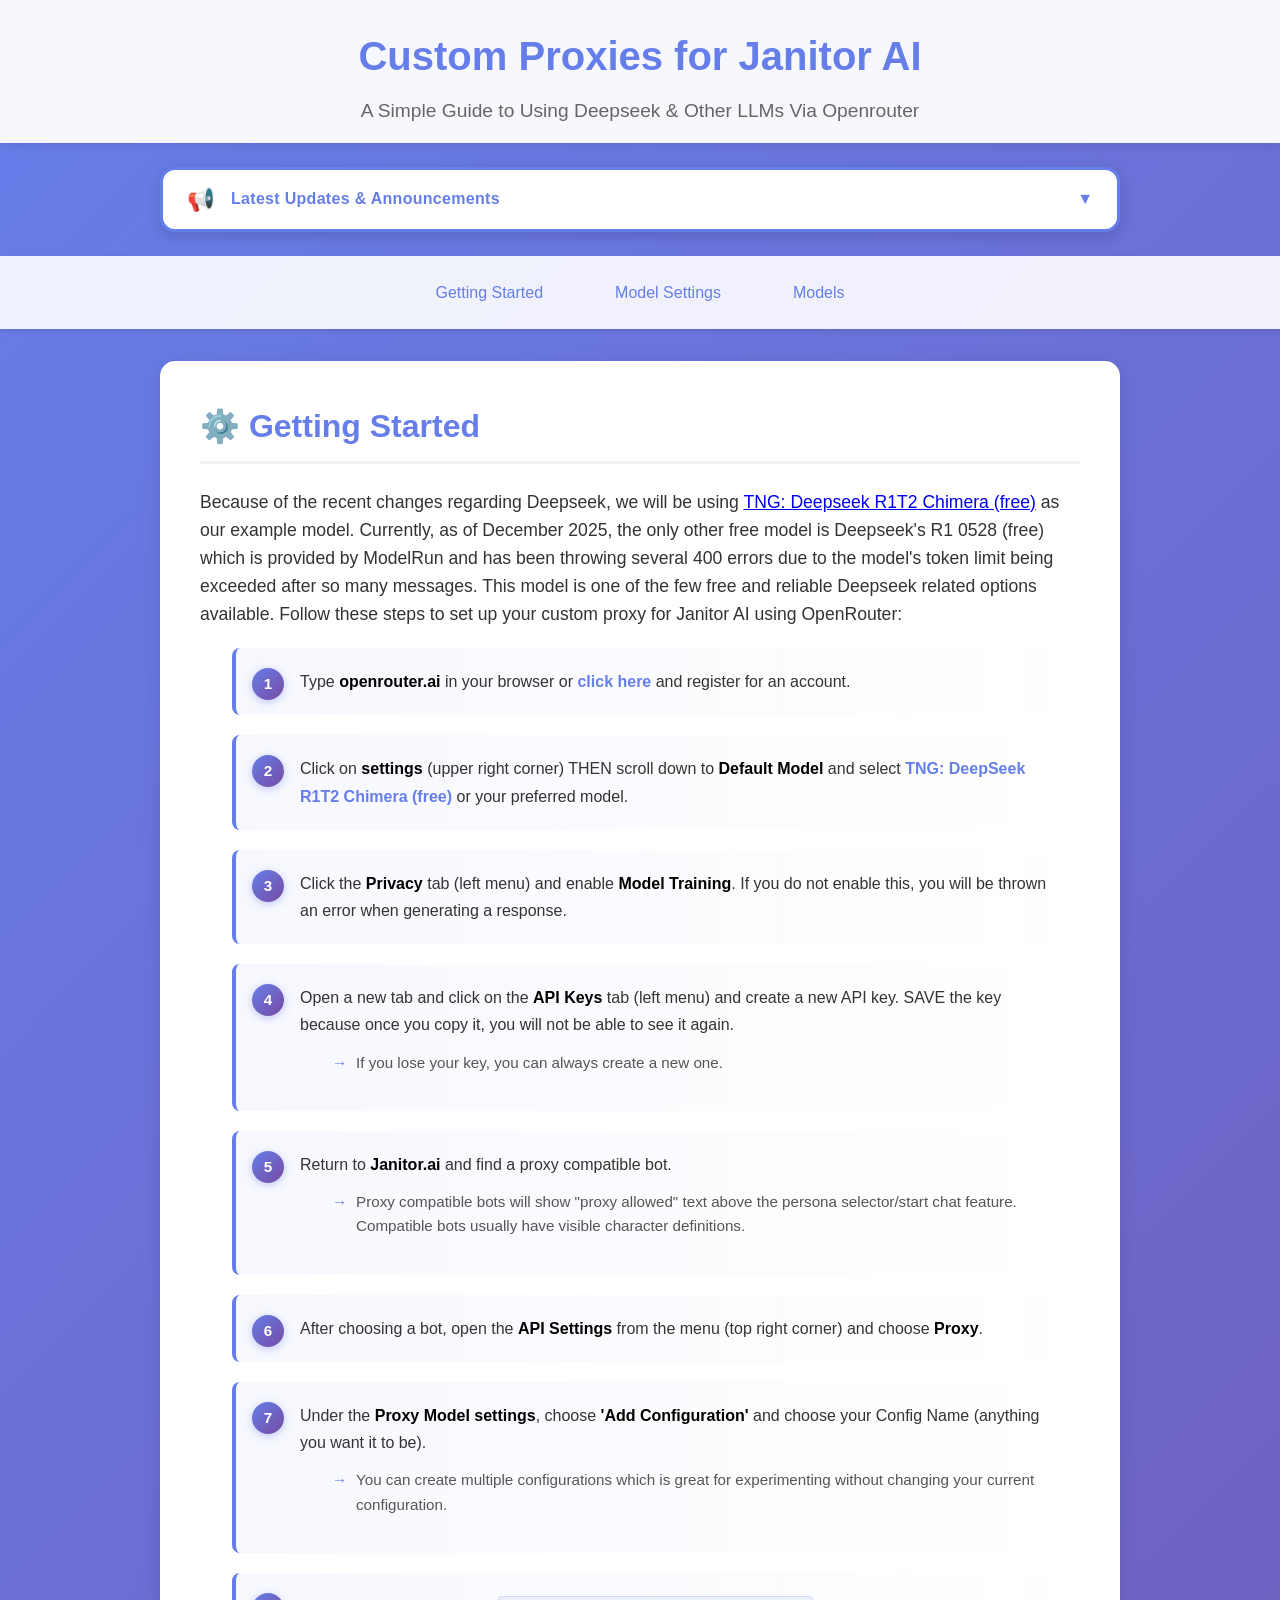
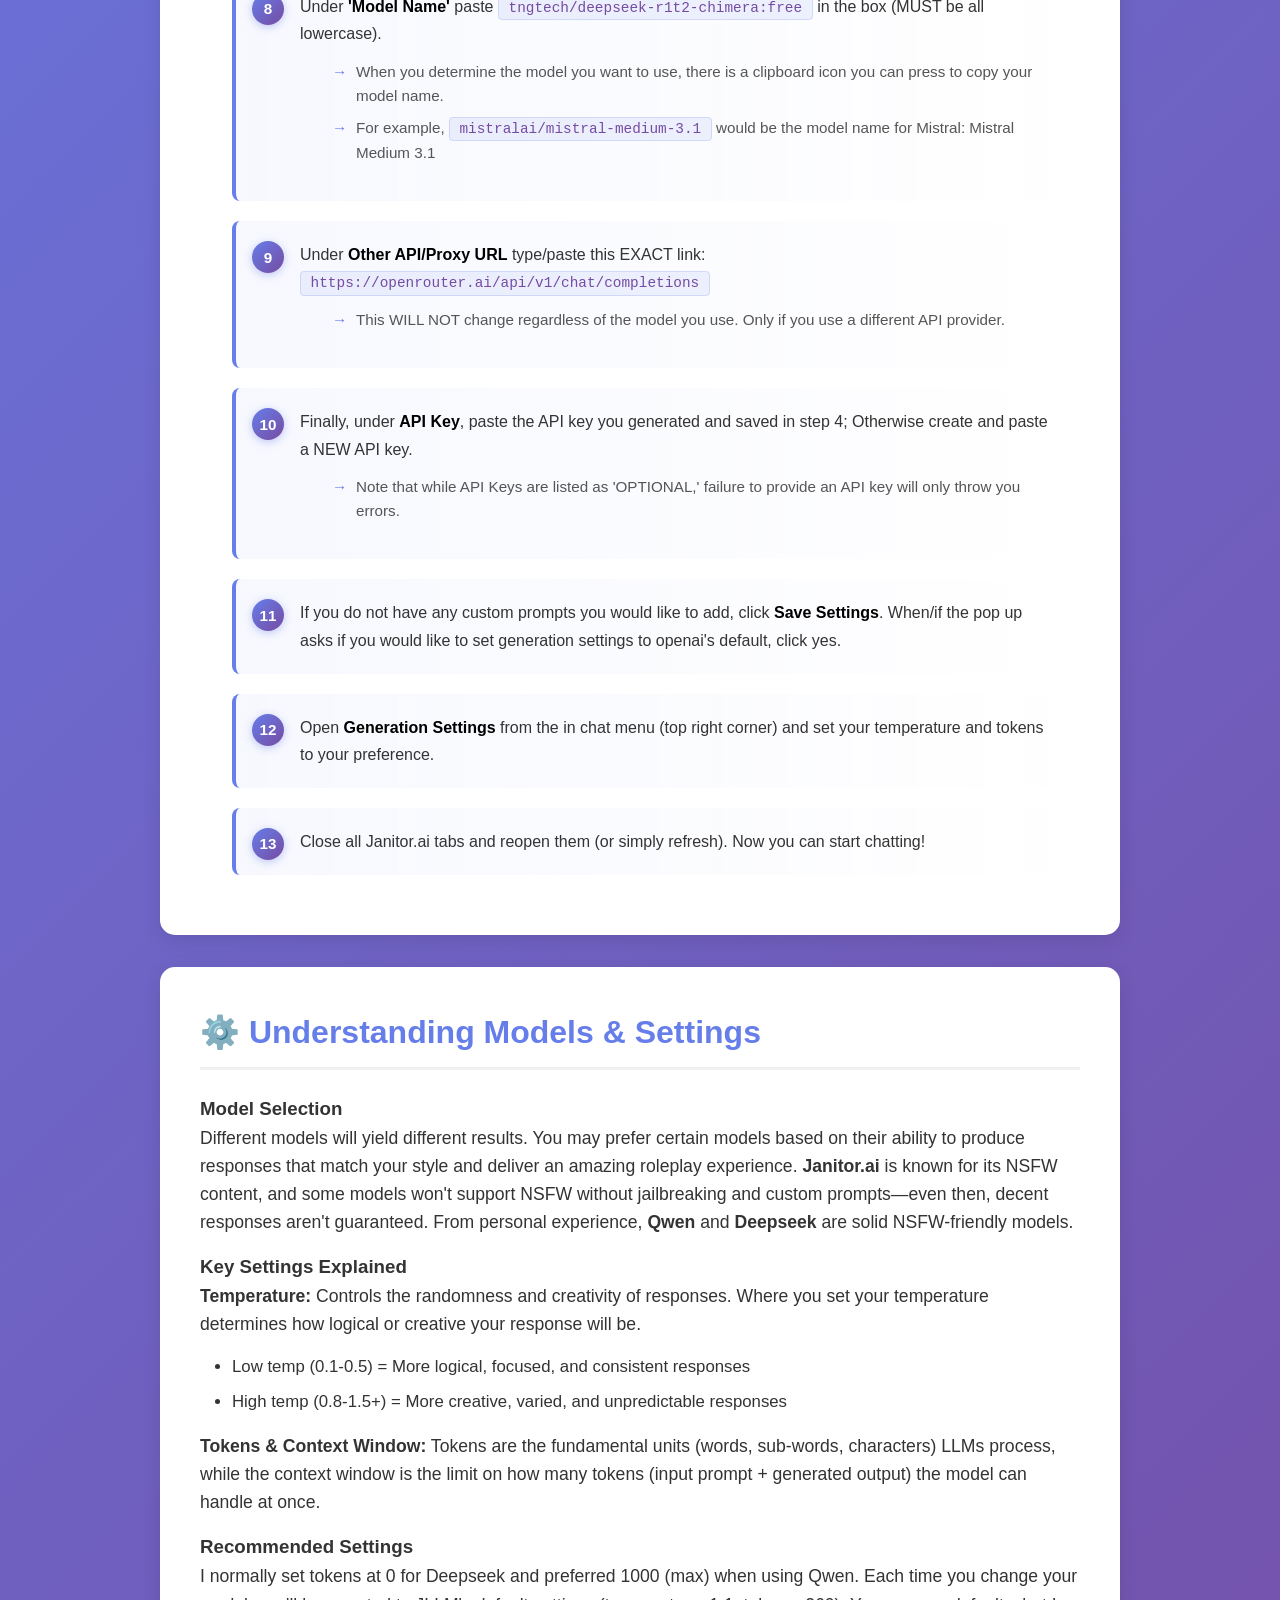
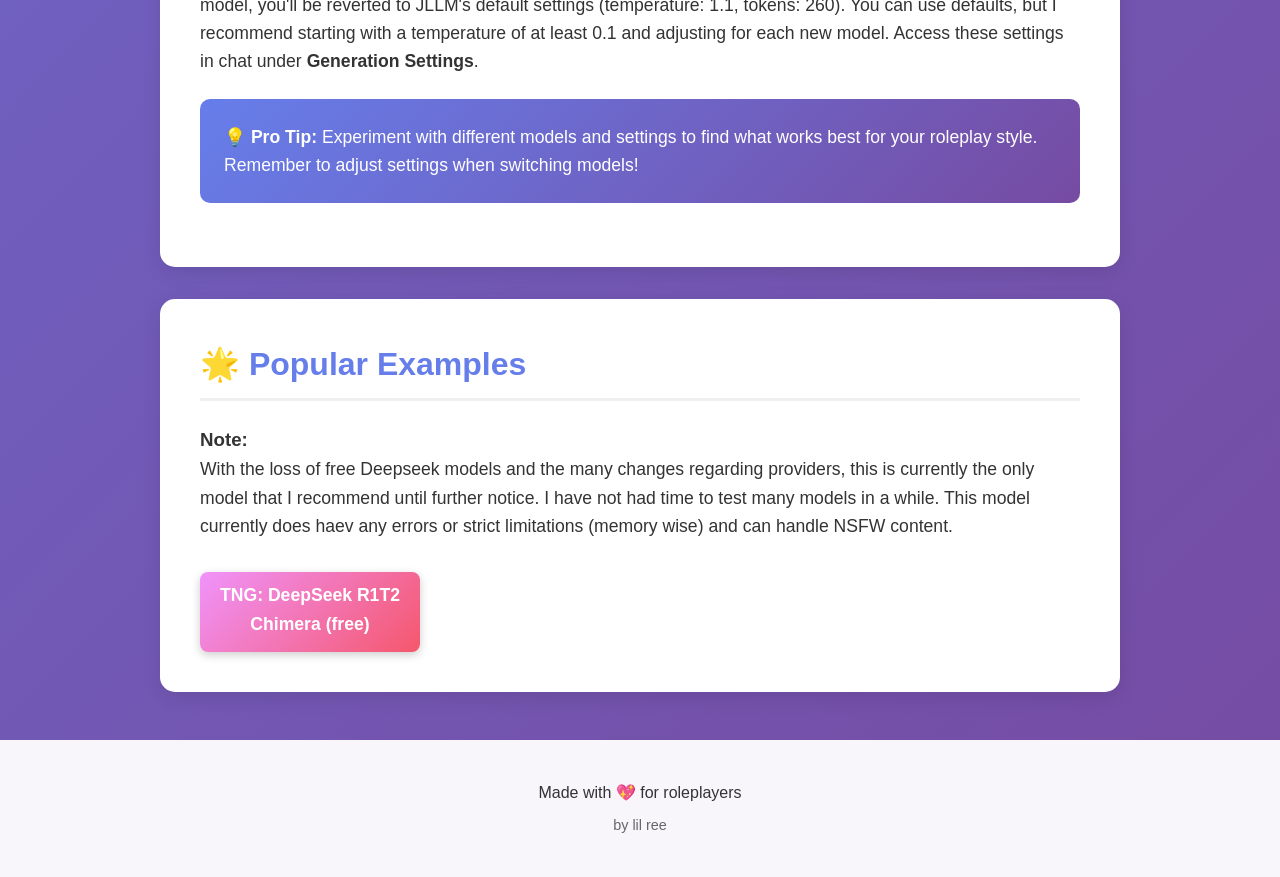
==== index.html @ 548048fe "Add files via upload Signed-off-by: lil ree <malsalt0990@gmail.com>" ====
<!DOCTYPE html>
<html lang="en">
<head>
    <meta charset="UTF-8">
    <meta name="viewport" content="width=device-width, initial-scale=1.0">
    <title>Janitor AI Custom Proxies</title>
    <link rel="stylesheet" href="css/style.css">
</head>
<body>
    <header>
        <div class="container">
            <h1>Custom Proxies for Janitor AI</h1>
            <p class="subtitle">A Simple Guide to Using Deepseek & Other LLMs Via Openrouter</p>
        </div>
    </header>

    <!-- Updates Dropdown Section -->
    <div class="updates-banner">
        <div class="container">
            <button class="updates-toggle" onclick="toggleUpdates()">
                <span class="icon">📢</span>
                <span class="text">Latest Updates & Announcements</span>
                <span class="arrow" id="arrow">▼</span>
            </button>
            <div class="updates-content" id="updatesContent">
                <div class="update-item">
                    <span class="date">December 20, 2025</span>
                    <h3>⚠️ Important Update: Deepseek Models & Chutes</h3>
                    <p>Many of Deepseek's models are provided by Chutes. As of mid 2025, users were experiencing frequent 429 rate-limited errors when attempting to use most Deepseek models. This is because Chutes is prioritizing their paid tier customers over Openrouter users (whether or not you have the free/paid tier through Openrouter).</p>
                    
                    <p>You can visit the Models tab to view free and working Deepseek models that will be updated monthly. My suggestion would be to use those models (or a model of your choice) unless you would rather subscribe to Chutes / get directly setup with Deepseek.</p>
                    
                    <p>If you have charged the $10 in credits to your Openrouter account, it is NOT wasted money! You get 1000 requests per day (free or paid models) and have access to so many LLMs. You can use the $10 to maintain your 1000 requests or you can spend it on paid models (Deepseek paid models still receive 429 errors but aren't entirely disruptive).</p>
                    
                    <p>To those of you who are unfamiliar with Openrouter, the 10$ in credits is NOT required! You can still use the free models.</p>
                    
                    <p><strong>Please Note:</strong> As of this day, 12.11.2025, this is a current and up-to-date guide. I do not anticipate any changes that could potentially alter the required steps and/or render this guide inaccurate or irrelevant. I will keep this guide as up-to-date as possible.</p>
                </div>
            </div>
        </div>
    </div>

    <nav>
        <div class="container">
            <a href="#what">Getting Started</a>
            <a href="#how">Model Settings</a>
            <a href="#examples">Models</a>
        </div>
    </nav>

    <main class="container">
        <section id="what" class="card">
            <h2>⚙️ Getting Started</h2>
            <p>Because of the recent changes regarding Deepseek, we will be using <a href="https://openrouter.ai/tngtech/deepseek-r1t2-chimera:free" target="_blank">TNG: Deepseek R1T2 Chimera (free)</a> as our example model. Currently, as of December 2025, the only other free model is Deepseek's R1 0528 (free) which is provided by ModelRun and has been throwing several 400 errors due to the model's token limit being exceeded after so many messages. This model is one of the few free and reliable Deepseek related options available. Follow these steps to set up your custom proxy for Janitor AI using OpenRouter:</p>
            
            <ol class="getting-started-steps">
                <li>Type <strong>openrouter.ai</strong> in your browser or <a href="https://openrouter.ai" target="_blank">click here</a> and register for an account.</li>
                
                <li>Click on <strong>settings</strong> (upper right corner) THEN scroll down to <strong>Default Model</strong> and select <strong><a href="https://openrouter.ai/tngtech/deepseek-r1t2-chimera:free" target="_blank">TNG: DeepSeek R1T2 Chimera (free)</a></strong> or your preferred model.</li>
                
                <li>Click the <strong>Privacy</strong> tab (left menu) and enable <strong>Model Training</strong>. If you do not enable this, you will be thrown an error when generating a response.</li>
                
                <li>Open a new tab and click on the <strong>API Keys</strong> tab (left menu) and create a new API key. SAVE the key because once you copy it, you will not be able to see it again.
                    <ul class="sub-steps">
                        <li>If you lose your key, you can always create a new one.</li>
                    </ul>
                </li>
                
                <li>Return to <strong>Janitor.ai</strong> and find a proxy compatible bot.
                    <ul class="sub-steps">
                        <li>Proxy compatible bots will show "proxy allowed" text above the persona selector/start chat feature. Compatible bots usually have visible character definitions.</li>
                    </ul>
                </li>
                
                <li>After choosing a bot, open the <strong>API Settings</strong> from the menu (top right corner) and choose <strong>Proxy</strong>.</li>
                
                <li>Under the <strong>Proxy Model settings</strong>, choose <strong>'Add Configuration'</strong> and choose your Config Name (anything you want it to be).
                    <ul class="sub-steps">
                        <li>You can create multiple configurations which is great for experimenting without changing your current configuration.</li>
                    </ul>
                </li>
                
                <li>Under <strong>'Model Name'</strong> paste <code>tngtech/deepseek-r1t2-chimera:free</code> in the box (MUST be all lowercase).
                    <ul class="sub-steps">
                        <li>When you determine the model you want to use, there is a clipboard icon you can press to copy your model name.</li>
                        <li>For example, <code>mistralai/mistral-medium-3.1</code> would be the model name for Mistral: Mistral Medium 3.1</li>
                    </ul>
                </li>
                
                <li>Under <strong>Other API/Proxy URL</strong> type/paste this EXACT link: <code>https://openrouter.ai/api/v1/chat/completions</code>
                    <ul class="sub-steps">
                        <li>This WILL NOT change regardless of the model you use. Only if you use a different API provider.</li>
                    </ul>
                </li>
                
                <li>Finally, under <strong>API Key</strong>, paste the API key you generated and saved in step 4; Otherwise create and paste a NEW API key.
                    <ul class="sub-steps">
                        <li>Note that while API Keys are listed as 'OPTIONAL,' failure to provide an API key will only throw you errors.</li>
                    </ul>
                </li>
                
                <li>If you do not have any custom prompts you would like to add, click <strong>Save Settings</strong>. When/if the pop up asks if you would like to set generation settings to openai's default, click yes.</li>
                
                <li>Open <strong>Generation Settings</strong> from the in chat menu (top right corner) and set your temperature and tokens to your preference.</li>
                
                <li>Close all Janitor.ai tabs and reopen them (or simply refresh). Now you can start chatting!</li>
            </ol>
        </section>

        <section id="how" class="card">
            <h2>⚙️ Understanding Models & Settings</h2>
            
            <h3>Model Selection</h3>
            <p>Different models will yield different results. You may prefer certain models based on their ability to produce responses that match your style and deliver an amazing roleplay experience. <strong>Janitor.ai</strong> is known for its NSFW content, and some models won't support NSFW without jailbreaking and custom prompts—even then, decent responses aren't guaranteed. From personal experience, <strong>Qwen</strong> and <strong>Deepseek</strong> are solid NSFW-friendly models.</p>
            
            <h3>Key Settings Explained</h3>
            <div class="settings-info">
                <p><strong>Temperature:</strong> Controls the randomness and creativity of responses. Where you set your temperature determines how logical or creative your response will be.</p>
                <ul>
                    <li>Low temp (0.1-0.5) = More logical, focused, and consistent responses</li>
                    <li>High temp (0.8-1.5+) = More creative, varied, and unpredictable responses</li>
                </ul>
                
                <p><strong>Tokens & Context Window:</strong> Tokens are the fundamental units (words, sub-words, characters) LLMs process, while the context window is the limit on how many tokens (input prompt + generated output) the model can handle at once.</p>
            </div>
            
            <h3>Recommended Settings</h3>
            <p>I normally set tokens at 0 for Deepseek and preferred 1000 (max) when using Qwen. Each time you change your model, you'll be reverted to JLLM's default settings (temperature: 1.1, tokens: 260). You can use defaults, but I recommend starting with a temperature of at least 0.1 and adjusting for each new model. Access these settings in chat under <strong>Generation Settings</strong>.</p>
            
            <div class="highlight">
                <strong>💡 Pro Tip:</strong> Experiment with different models and settings to find what works best for your roleplay style. Remember to adjust settings when switching models!
            </div>
        </section>

        <section id="examples" class="card">
            <h2>🌟 Popular Examples</h2>
            <h3>Note:</h3>
            <p>With the loss of free Deepseek models and the many changes regarding providers, this is currently the only model that I recommend until further notice. I have not had time to test many models in a while. This model currently does haev any errors or strict limitations (memory wise) and can handle NSFW content.</p>
            <div class="examples-grid">
                <div class="example-box">
                        <a href="https://openrouter.ai/tngtech/deepseek-r1t2-chimera:free" target="_blank" style="text-decoration:none;color:inherit;">
                            <h3>TNG: DeepSeek R1T2 Chimera (free)</h3>
                        </a>
                </div>
            </div>
        </section>
    </main>

    <footer>
        <div class="container">
            <p>Made with 💖 for roleplayers</p>
            <p class="small">by lil ree</p>
        </div>
    </footer>

    <script>
        function toggleUpdates() {
            const content = document.getElementById('updatesContent');
            const arrow = document.getElementById('arrow');
            
            if (content.style.maxHeight) {
                content.style.maxHeight = null;
                arrow.style.transform = 'rotate(0deg)';
            } else {
                content.style.maxHeight = content.scrollHeight + 'px';
                arrow.style.transform = 'rotate(180deg)';
            }
        }
    </script>
</body>
</html>
---- css/style.css ----
nav .container {
    display: flex;
    justify-content: center;
    align-items: center;
    gap: 0.5rem;
}

* {
    margin: 0;
    padding: 0;
    box-sizing: border-box;
}

body {
    font-family: 'Segoe UI', Tahoma, Geneva, Verdana, sans-serif;
    line-height: 1.6;
    color: #333;
    background: linear-gradient(135deg, #667eea 0%, #764ba2 100%);
    min-height: 100vh;
}

.container {
    max-width: 1000px;
    margin: 0 auto;
    padding: 0 20px;
}


header {
    background: rgba(255, 255, 255, 0.95);
    padding: 1.5rem 0 1rem;
    text-align: center;
    box-shadow: 0 2px 10px rgba(0, 0, 0, 0.1);
}

header h1 {
    font-size: 2.5rem;
    color: #667eea;
    margin-bottom: 0.5rem;
    animation: fadeInDown 0.8s ease;
}

.subtitle {
    font-size: 1.2rem;
    color: #666;
    animation: fadeInUp 0.8s ease;
}


.updates-banner {
    background: transparent;
    margin-top: 1.5rem;
    margin-bottom: 1.5rem;
}

.updates-toggle {
    width: 100%;
    background: white;
    border: 3px solid #667eea;
    padding: 1rem 1.5rem;
    cursor: pointer;
    display: flex;
    align-items: center;
    gap: 1rem;
    font-size: 1rem;
    font-weight: 600;
    color: #667eea;
    transition: all 0.3s ease;
    border-radius: 15px;
    box-shadow: 0 4px 15px rgba(0, 0, 0, 0.15);
}

.updates-toggle:hover {
    background: #667eea;
    color: white;
    transform: translateY(-3px);
    box-shadow: 0 6px 20px rgba(0, 0, 0, 0.2);
}

.updates-toggle:active {
    transform: translateY(-1px);
}

.updates-toggle .icon {
    font-size: 1.4rem;
    animation: pulse 2s infinite;
}

.updates-toggle .text {
    flex: 1;
    text-align: left;
    letter-spacing: 0.3px;
}

.updates-toggle .arrow {
    font-size: 1rem;
    transition: transform 0.3s ease;
    font-weight: bold;
}

.updates-content {
    max-height: 0;
    overflow: hidden;
    transition: max-height 0.5s ease, margin-top 0.3s ease;
    background: rgba(255, 255, 255, 0.98);
    border-radius: 15px;
    box-shadow: 0 2px 10px rgba(0, 0, 0, 0.1);
}

.updates-content.active {
    margin-top: 0.5rem;
}

.update-item {
    padding: 1.75rem;
    border-bottom: 1px solid rgba(102, 126, 234, 0.15);
    background: linear-gradient(to right, rgba(102, 126, 234, 0.02), transparent);
}

.update-item:first-child {
    border-radius: 15px 15px 0 0;
}

.update-item:last-child {
    border-bottom: none;
    border-radius: 0 0 15px 15px;
}

.update-item .date {
    display: inline-block;
    background: linear-gradient(135deg, #667eea 0%, #764ba2 100%);
    color: white;
    padding: 0.4rem 1rem;
    border-radius: 25px;
    font-size: 0.8rem;
    font-weight: 700;
    margin-bottom: 1rem;
    box-shadow: 0 2px 8px rgba(102, 126, 234, 0.3);
    letter-spacing: 0.5px;
}

.update-item h3 {
    color: #333;
    font-size: 1.1rem;
    margin-bottom: 0.75rem;
    font-weight: 700;
}

.update-item p {
    color: #555;
    margin: 0 0 0.75rem 0;
    line-height: 1.7;
    font-size: 0.9rem;
}

.update-item p:last-child {
    margin-bottom: 0;
}

.update-item strong {
    color: #667eea;
    font-weight: 600;
}

@keyframes pulse {
    0%, 100% {
        transform: scale(1);
    }
    50% {
        transform: scale(1.1);
    }
}


nav {
    background: rgba(255, 255, 255, 0.9);
    padding: 1rem 0;
    position: sticky;
    top: 0;
    z-index: 100;
    box-shadow: 0 2px 5px rgba(0, 0, 0, 0.1);
}

nav a {
    display: inline-block;
    padding: 0.5rem 1.5rem;
    margin: 0 0.5rem;
    color: #667eea;
    text-decoration: none;
    border-radius: 20px;
    transition: all 0.3s ease;
    font-weight: 500;
}

nav a:hover {
    background: #667eea;
    color: white;
    transform: translateY(-2px);
}


main {
    padding: 2rem 0;
}

.card {
    background: white;
    padding: 2.5rem;
    margin: 2rem 0;
    border-radius: 15px;
    box-shadow: 0 5px 20px rgba(0, 0, 0, 0.1);
    animation: fadeIn 0.6s ease;
}

.card h2 {
    color: #667eea;
    font-size: 2rem;
    margin-bottom: 1.5rem;
    border-bottom: 3px solid #f0f0f0;
    padding-bottom: 0.5rem;
}

.card p {
    margin-bottom: 1rem;
    font-size: 1.1rem;
}

.card ul, .card ol {
    margin-left: 2rem;
    margin-bottom: 1rem;
}

.card li {
    margin: 0.5rem 0;
    font-size: 1.05rem;
}


.highlight {
    background: linear-gradient(135deg, #667eea 0%, #764ba2 100%);
    color: white;
    padding: 1.5rem;
    border-radius: 10px;
    margin: 1.5rem 0;
    font-size: 1.1rem;
}


.fun-fact {
    background: #fff3cd;
    border-left: 4px solid #ffc107;
    padding: 1rem 1.5rem;
    margin: 1.5rem 0;
    border-radius: 5px;
}


.getting-started-steps {
    counter-reset: step-counter;
    list-style: none;
    margin-left: 0;
    padding-left: 0;
}

.getting-started-steps > li {
    counter-increment: step-counter;
    position: relative;
    padding: 1.25rem 1.5rem 1.25rem 4rem;
    margin: 1.25rem 0;
    background: linear-gradient(to right, rgba(102, 126, 234, 0.05), transparent);
    border-left: 4px solid #667eea;
    border-radius: 8px;
    font-size: 1rem;
    line-height: 1.7;
    transition: all 0.3s ease;
}

.getting-started-steps > li:hover {
    background: linear-gradient(to right, rgba(102, 126, 234, 0.1), transparent);
    transform: translateX(5px);
}

.getting-started-steps > li::before {
    content: counter(step-counter);
    position: absolute;
    left: 1rem;
    top: 1.25rem;
    background: linear-gradient(135deg, #667eea 0%, #764ba2 100%);
    color: white;
    width: 2rem;
    height: 2rem;
    border-radius: 50%;
    display: flex;
    align-items: center;
    justify-content: center;
    font-weight: bold;
    font-size: 0.95rem;
    box-shadow: 0 2px 8px rgba(102, 126, 234, 0.4);
}

.getting-started-steps strong {
    color: #000;
    font-weight: 700;
}

.getting-started-steps code {
    background: rgba(102, 126, 234, 0.1);
    color: #764ba2;
    padding: 0.2rem 0.6rem;
    border-radius: 4px;
    font-family: 'Courier New', monospace;
    font-size: 0.9rem;
    border: 1px solid rgba(102, 126, 234, 0.2);
}

.getting-started-steps a {
    color: #667eea;
    text-decoration: none;
    font-weight: 600;
    border-bottom: 2px solid transparent;
    transition: border-color 0.3s ease;
}

.getting-started-steps a:hover {
    border-bottom-color: #667eea;
}

.sub-steps {
    list-style: none;
    margin: 0.75rem 0 0 0;
    padding-left: 0;
}

.sub-steps li {
    position: relative;
    padding-left: 1.5rem;
    margin: 0.5rem 0;
    font-size: 0.95rem;
    color: #555;
    line-height: 1.6;
}

.sub-steps li::before {
    content: "→";
    position: absolute;
    left: 0;
    color: #667eea;
    font-weight: bold;
}


.examples-grid {
    display: grid;
    grid-template-columns: repeat(auto-fit, minmax(200px, 1fr));
    gap: 1.5rem;
    margin-top: 2rem;
}

.example-box {
    background: linear-gradient(135deg, #f093fb 0%, #f5576c 100%);
    color: white;
    padding: 0.6rem 1rem;
    border-radius: 8px;
    text-align: center;
    transition: transform 0.3s ease;
    box-shadow: 0 3px 10px rgba(0, 0, 0, 0.2);
    display: inline-block;
    min-width: 180px;
    max-width: 220px;
    cursor: pointer;
}

.example-box:hover {
    transform: translateY(-5px);
}

.example-box h3 {
    font-size: 1.1rem;
    margin-bottom: 0.3rem;
}


footer {
    background: rgba(255, 255, 255, 0.95);
    text-align: center;
    padding: 2rem 0;
    margin-top: 3rem;
}

footer p {
    margin: 0.5rem 0;
}

.small {
    font-size: 0.9rem;
    color: #666;
}

/* Animations */
@keyframes fadeIn {
    from {
        opacity: 0;
        transform: translateY(20px);
    }
    to {
        opacity: 1;
        transform: translateY(0);
    }
}

@keyframes fadeInDown {
    from {
        opacity: 0;
        transform: translateY(-20px);
    }
    to {
        opacity: 1;
        transform: translateY(0);
    }
}

@keyframes fadeInUp {
    from {
        opacity: 0;
        transform: translateY(20px);
    }
    to {
        opacity: 1;
        transform: translateY(0);
    }
}

/* Responsive Design */
@media (max-width: 768px) {
    header h1 {
        font-size: 2rem;
    }
    
    .subtitle {
        font-size: 1rem;
    }
    
    nav a {
        display: block;
        margin: 0.5rem 0;
    }
    
    .card {
        padding: 1.5rem;
    }
    
    .examples-grid {
        grid-template-columns: 1fr;
    }
}
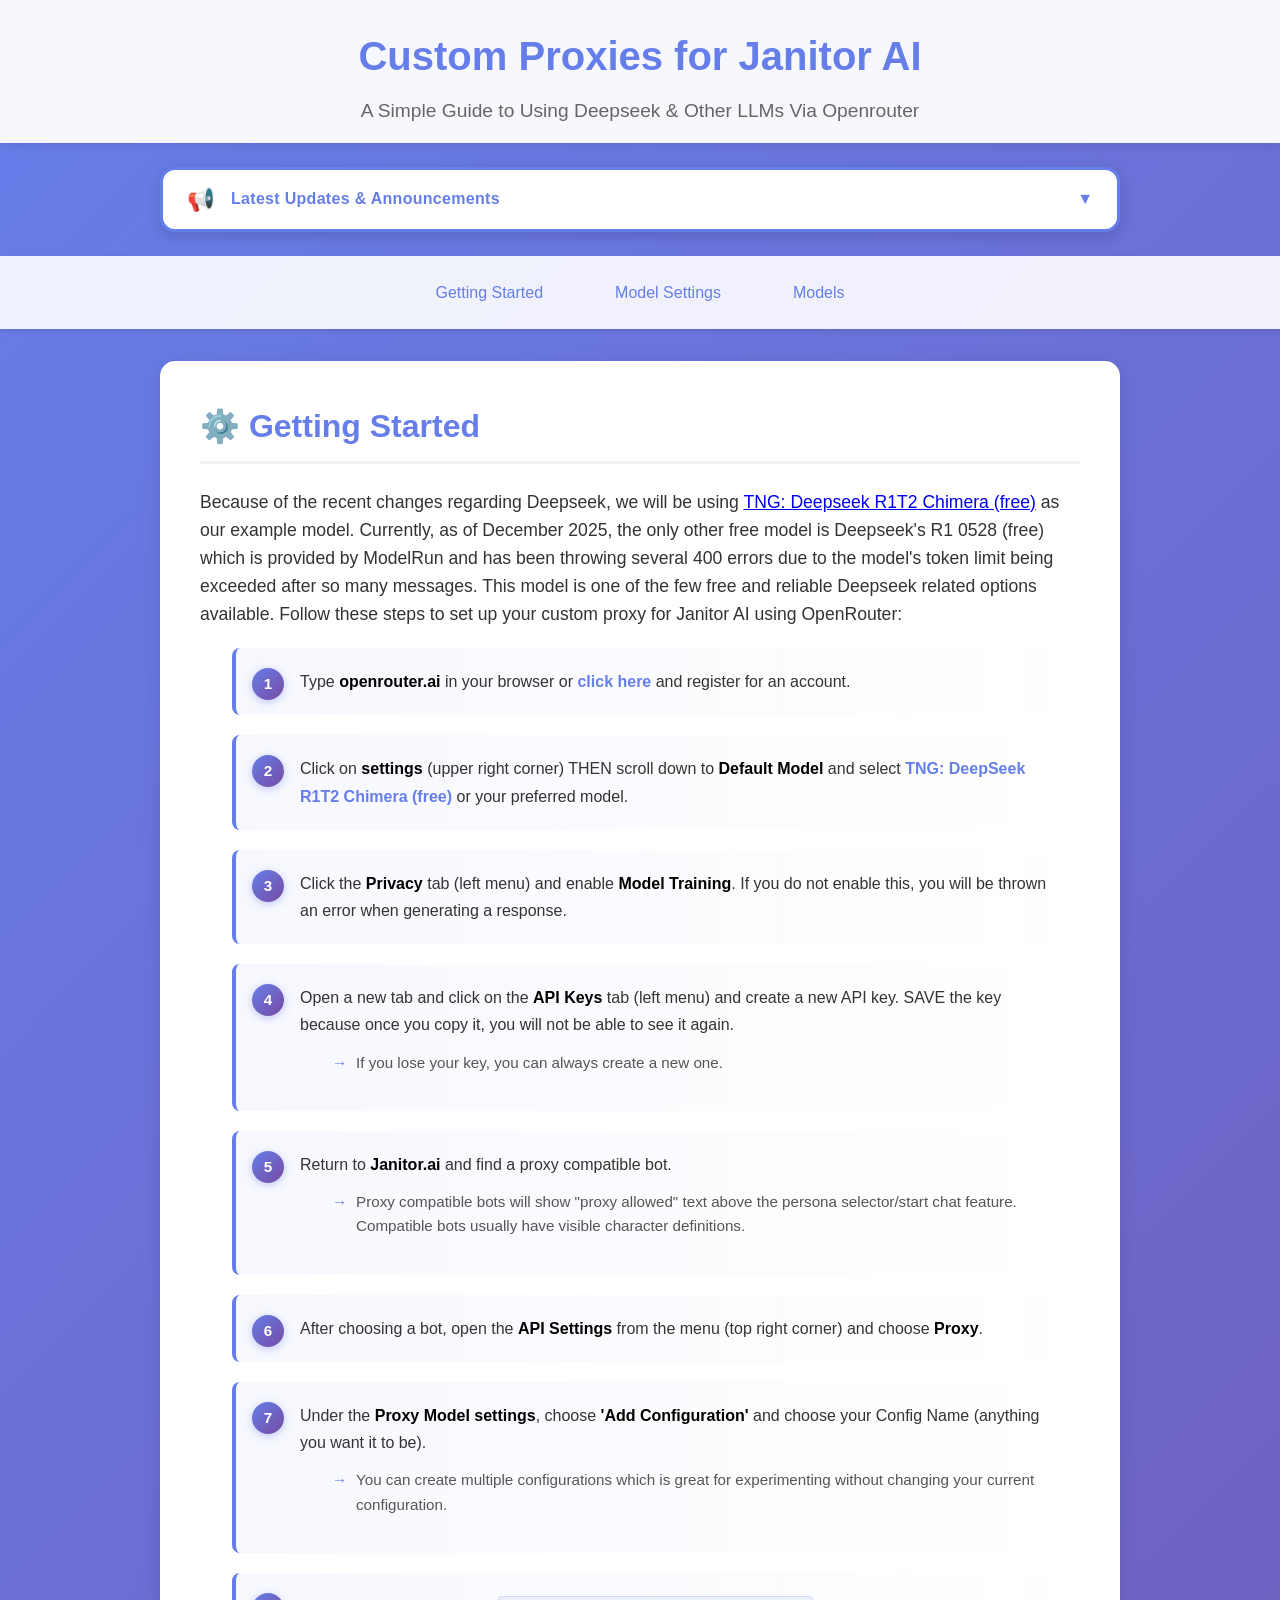
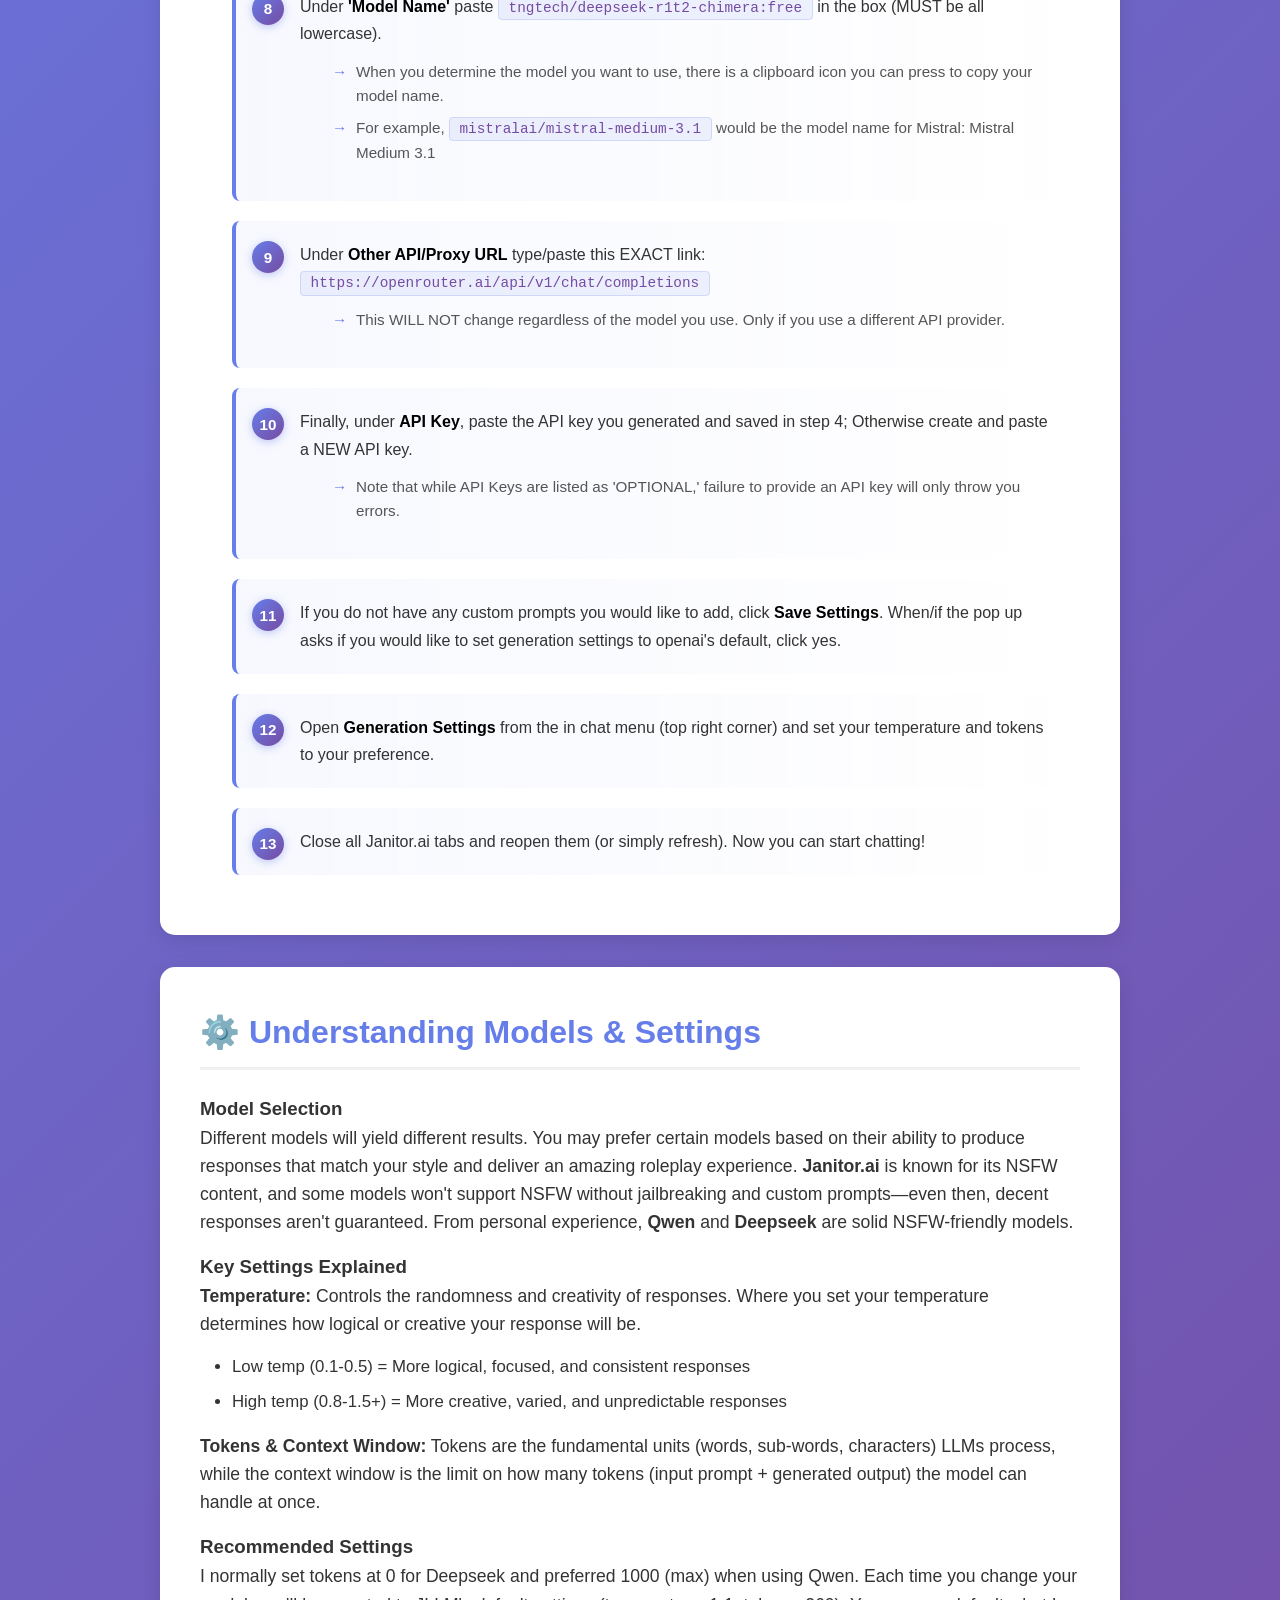
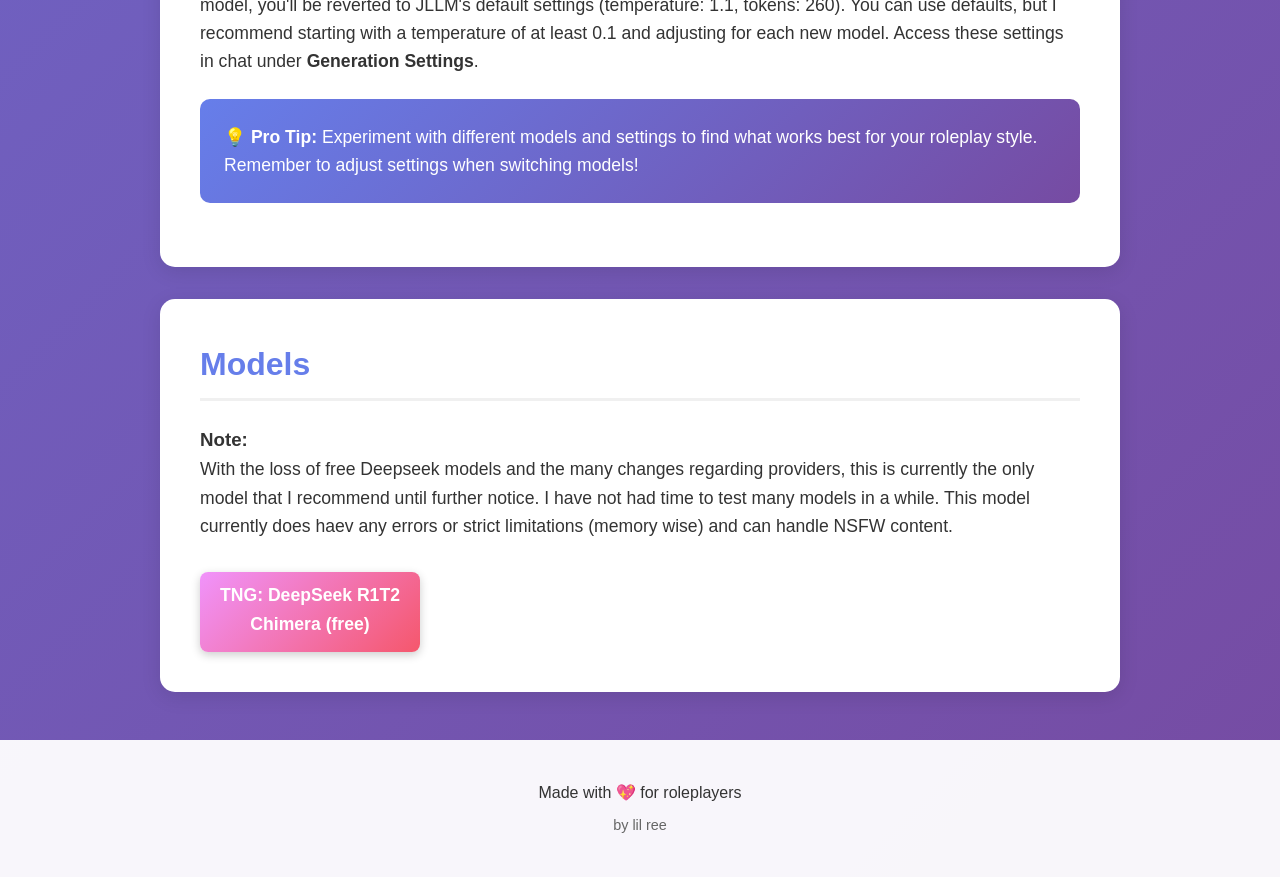
==== commit fddf62b4: "Update index.html Signed-off-by: lil ree <malsalt0990@gmail.com>" ====
--- a/index.html
+++ b/index.html
@@ -133,7 +133,7 @@
         </section>
 
         <section id="examples" class="card">
-            <h2>🌟 Popular Examples</h2>
+            <h2>Models</h2>
             <h3>Note:</h3>
             <p>With the loss of free Deepseek models and the many changes regarding providers, this is currently the only model that I recommend until further notice. I have not had time to test many models in a while. This model currently does haev any errors or strict limitations (memory wise) and can handle NSFW content.</p>
             <div class="examples-grid">
@@ -169,3 +169,4 @@
     </script>
 </body>
 </html>
+
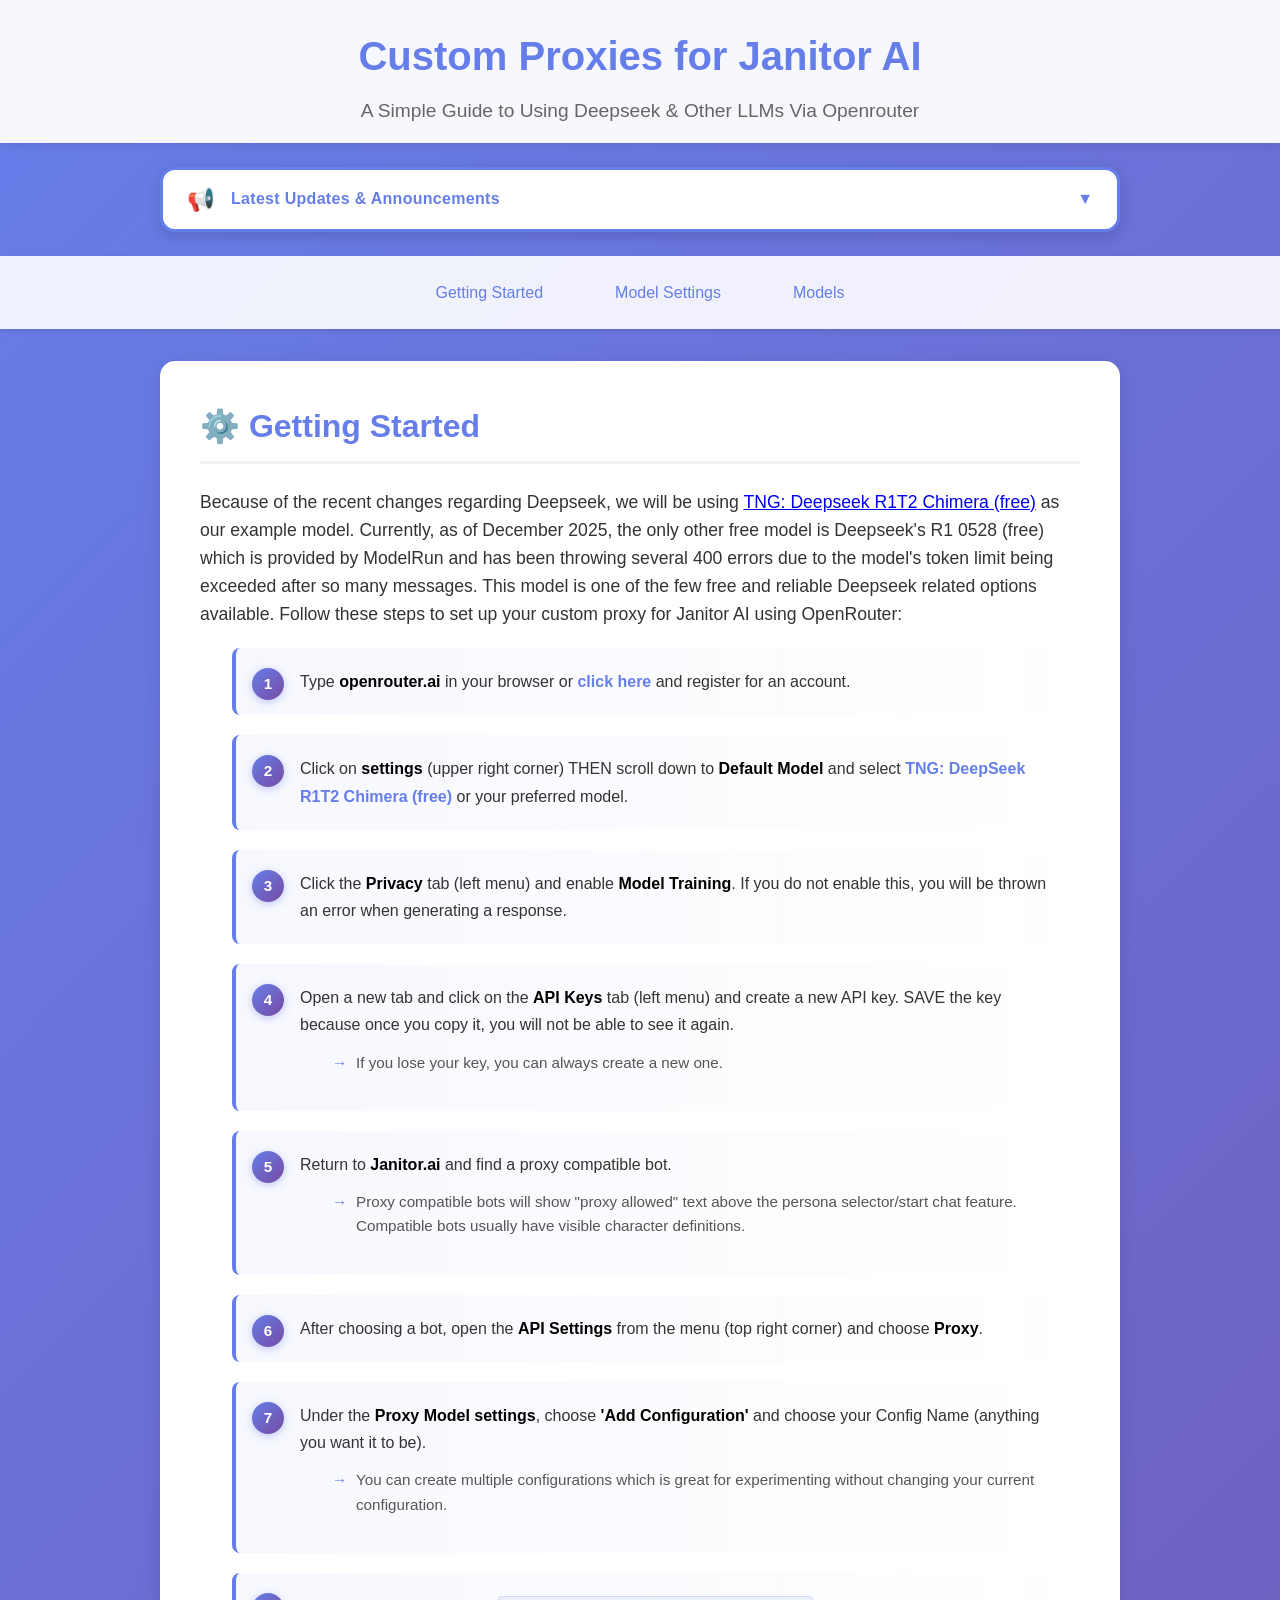
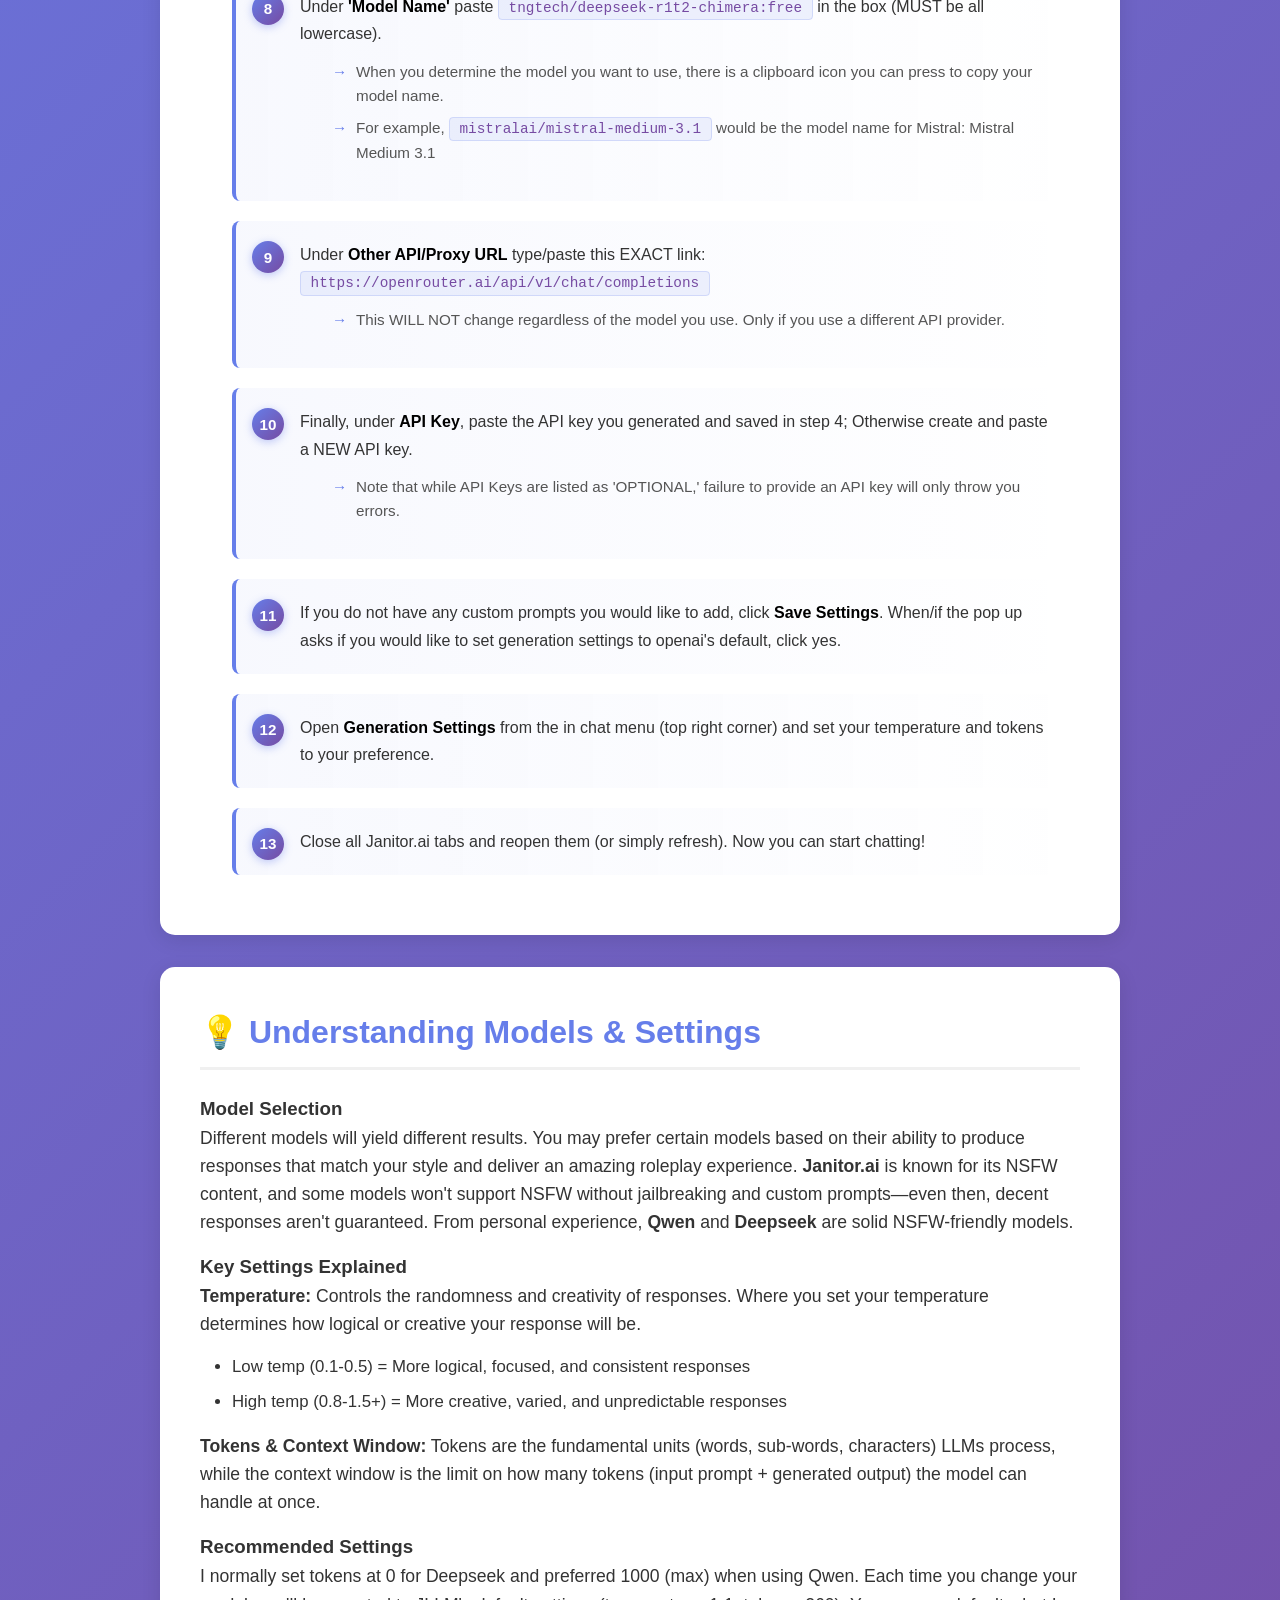
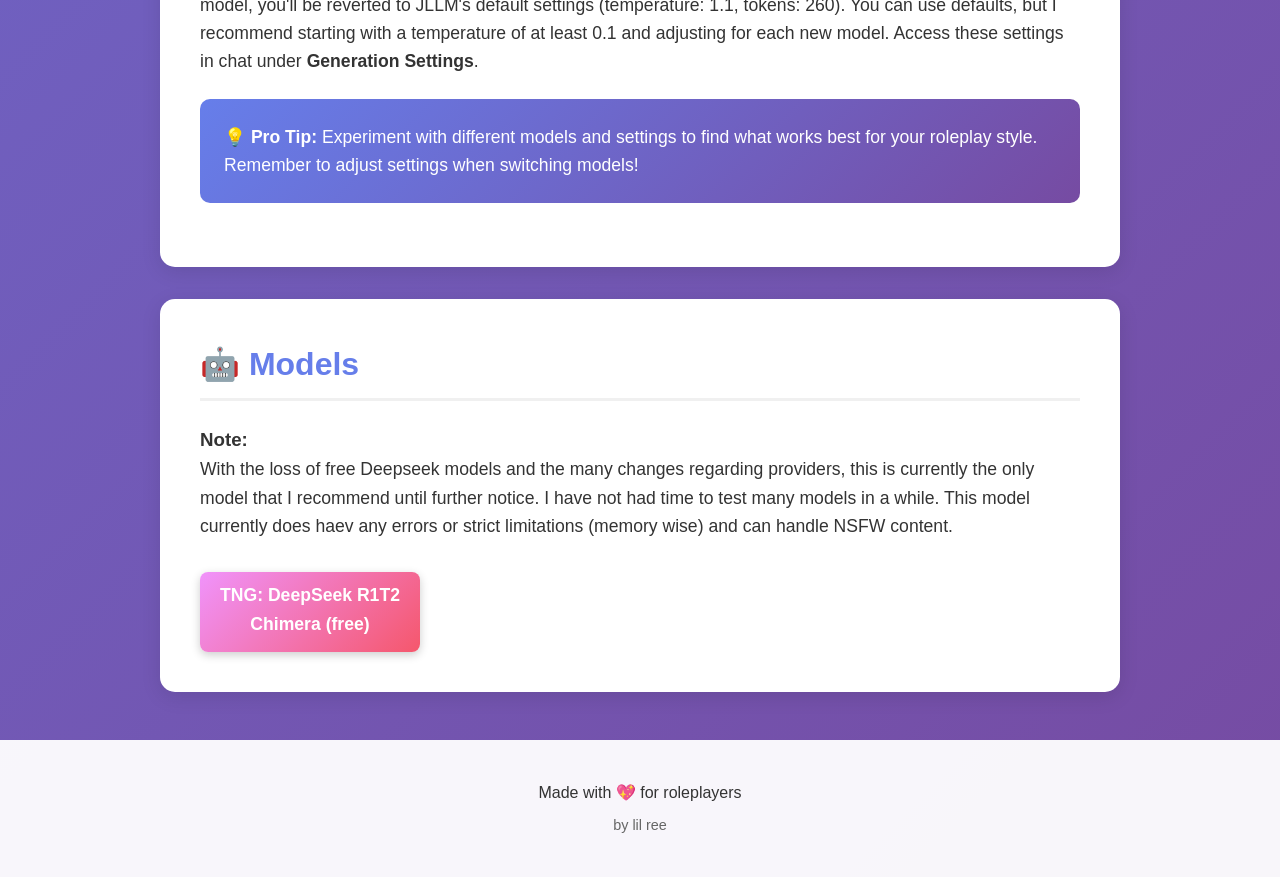
==== commit 20a63395: "Fix HTML encoding issues in index.html Signed-off-by: lil ree <malsalt0990@gmail.com>" ====
--- a/index.html
+++ b/index.html
@@ -108,7 +108,7 @@
         </section>
 
         <section id="how" class="card">
-            <h2>⚙️ Understanding Models & Settings</h2>
+            <h2>💡 Understanding Models & Settings</h2>
             
             <h3>Model Selection</h3>
             <p>Different models will yield different results. You may prefer certain models based on their ability to produce responses that match your style and deliver an amazing roleplay experience. <strong>Janitor.ai</strong> is known for its NSFW content, and some models won't support NSFW without jailbreaking and custom prompts—even then, decent responses aren't guaranteed. From personal experience, <strong>Qwen</strong> and <strong>Deepseek</strong> are solid NSFW-friendly models.</p>
@@ -133,7 +133,7 @@
         </section>
 
         <section id="examples" class="card">
-            <h2>Models</h2>
+            <h2>🤖 Models</h2>
             <h3>Note:</h3>
             <p>With the loss of free Deepseek models and the many changes regarding providers, this is currently the only model that I recommend until further notice. I have not had time to test many models in a while. This model currently does haev any errors or strict limitations (memory wise) and can handle NSFW content.</p>
             <div class="examples-grid">
@@ -170,3 +170,4 @@
 </body>
 </html>
 
+
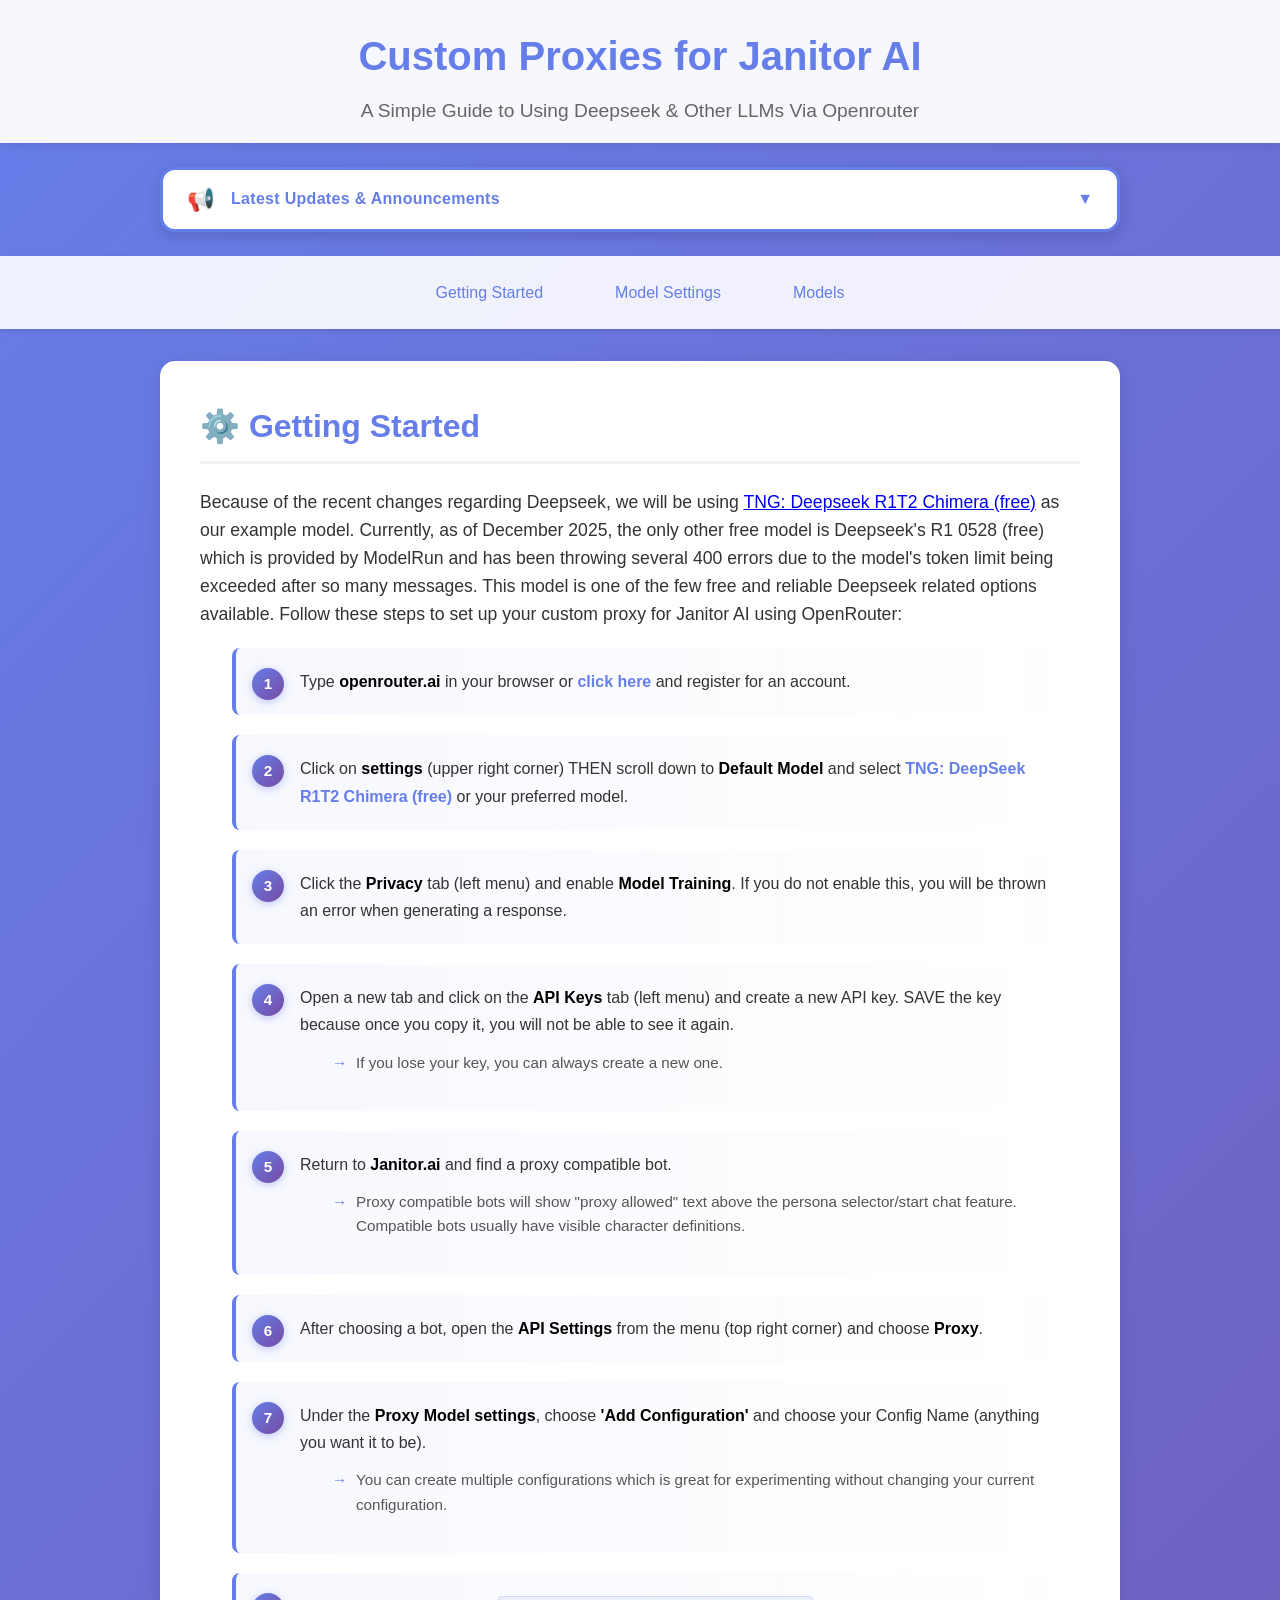
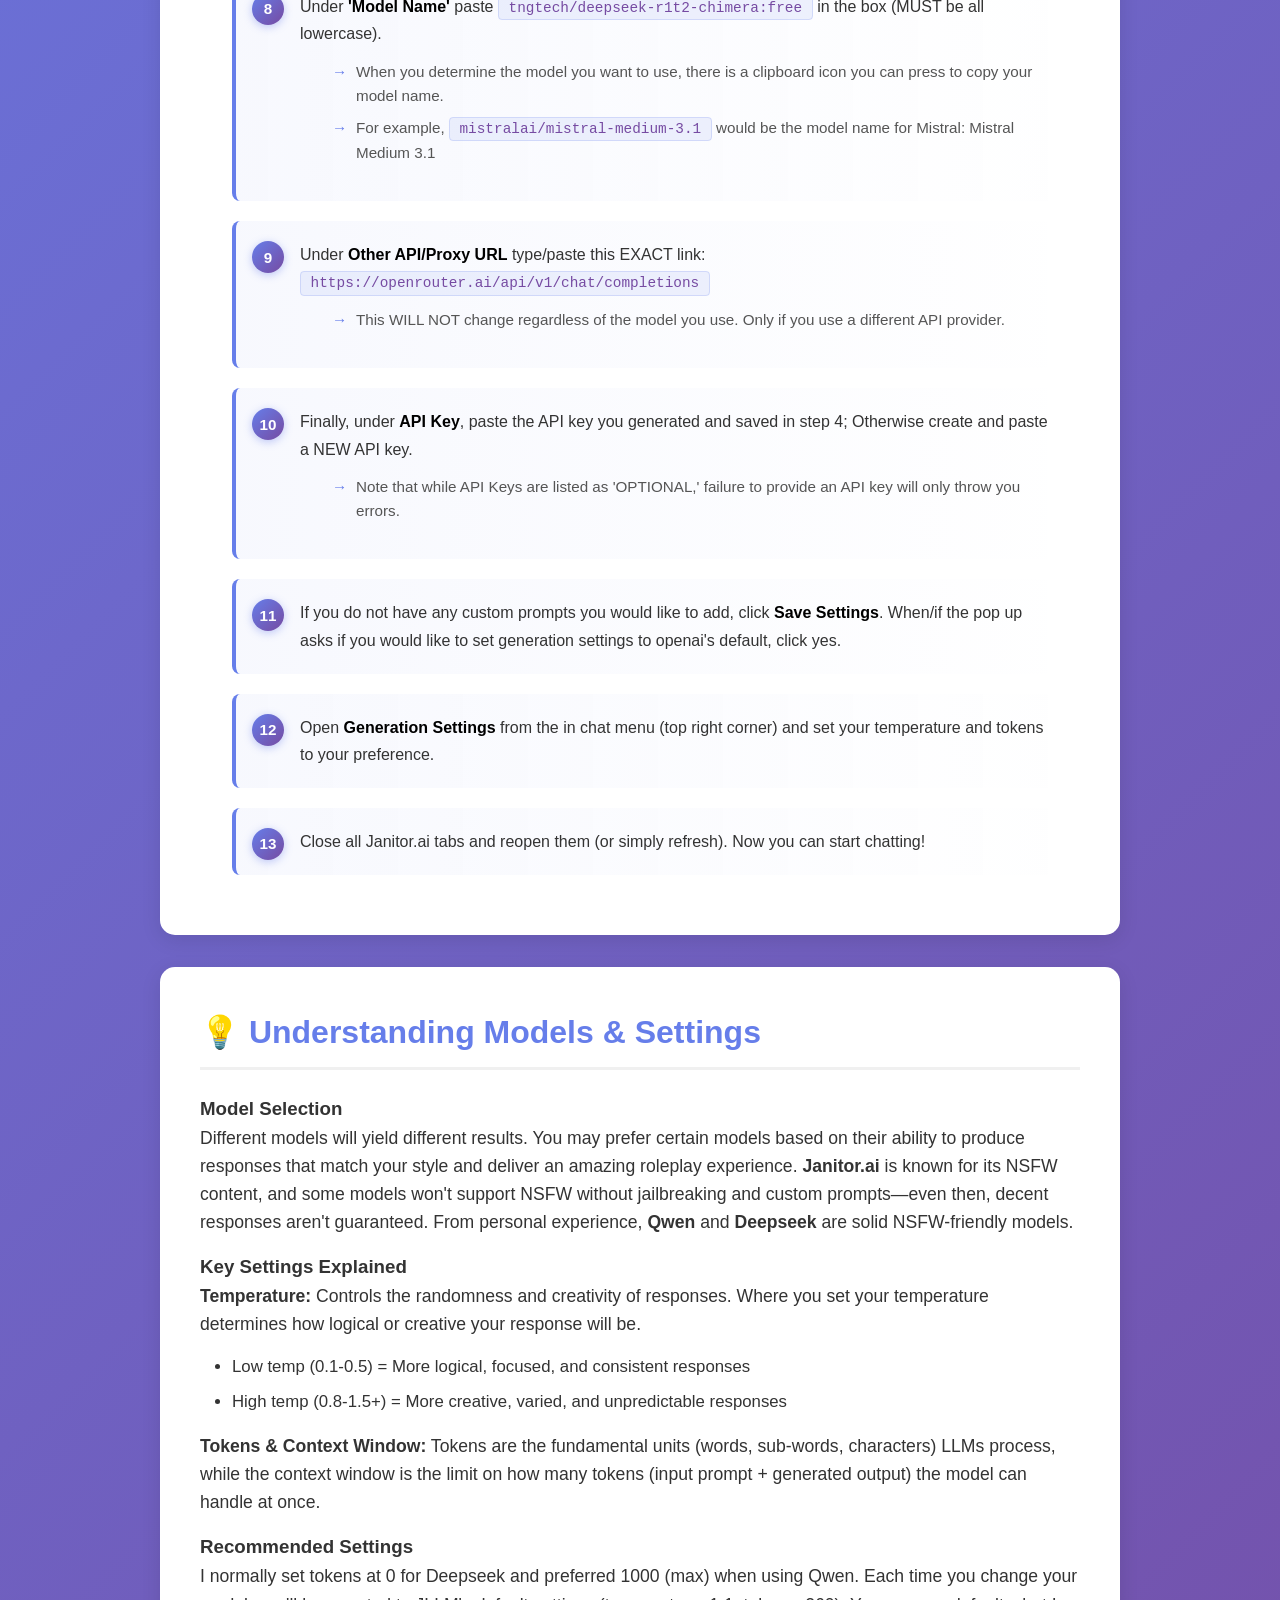
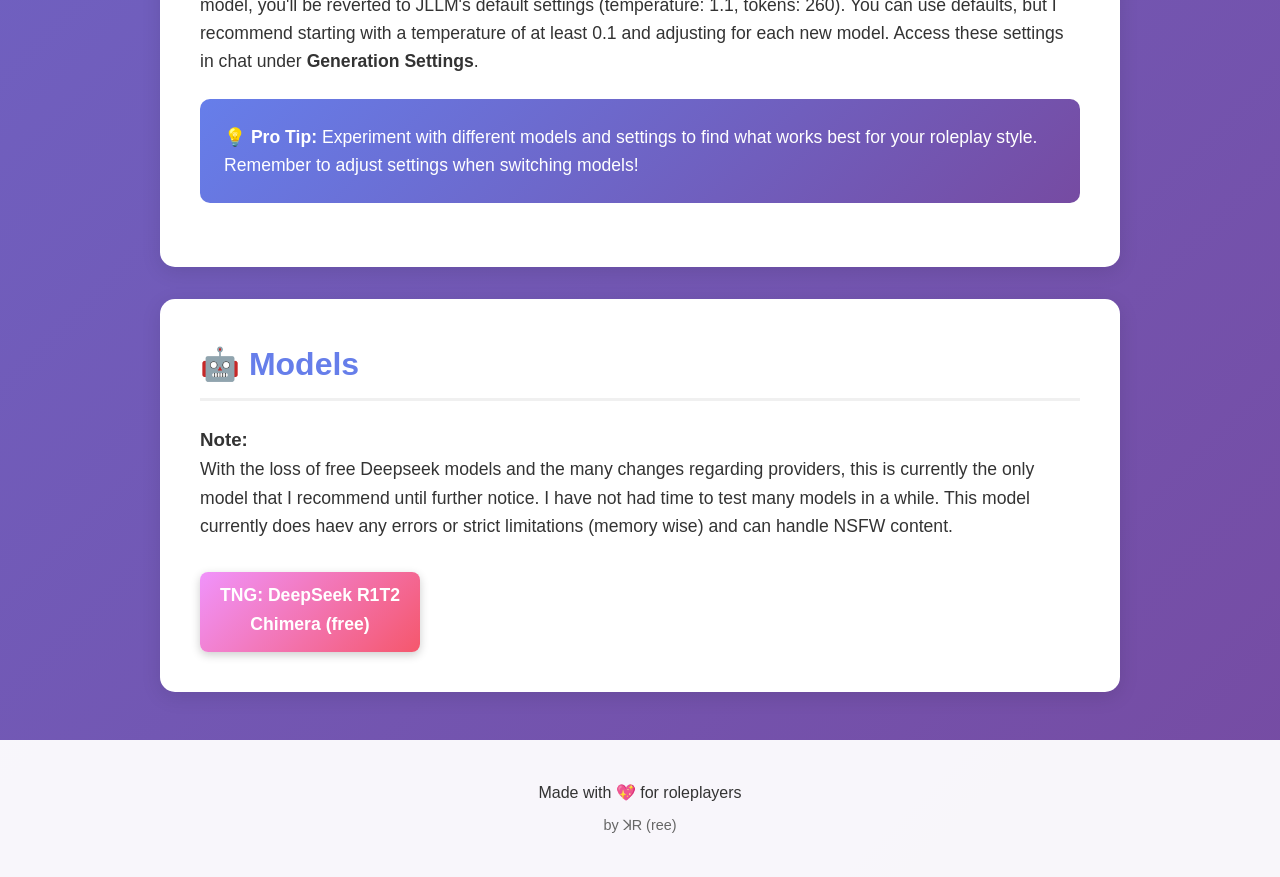
==== commit ebb8a13c: "Fix HTML encoding issues in index.html Signed-off-by: lil ree <malsalt0990@gmail.com>" ====
--- a/index.html
+++ b/index.html
@@ -149,7 +149,7 @@
     <footer>
         <div class="container">
             <p>Made with 💖 for roleplayers</p>
-            <p class="small">by lil ree</p>
+            <p class="small">by ꓘR (ree)</p>
         </div>
     </footer>
 
@@ -171,3 +171,4 @@
 </html>
 
 
+
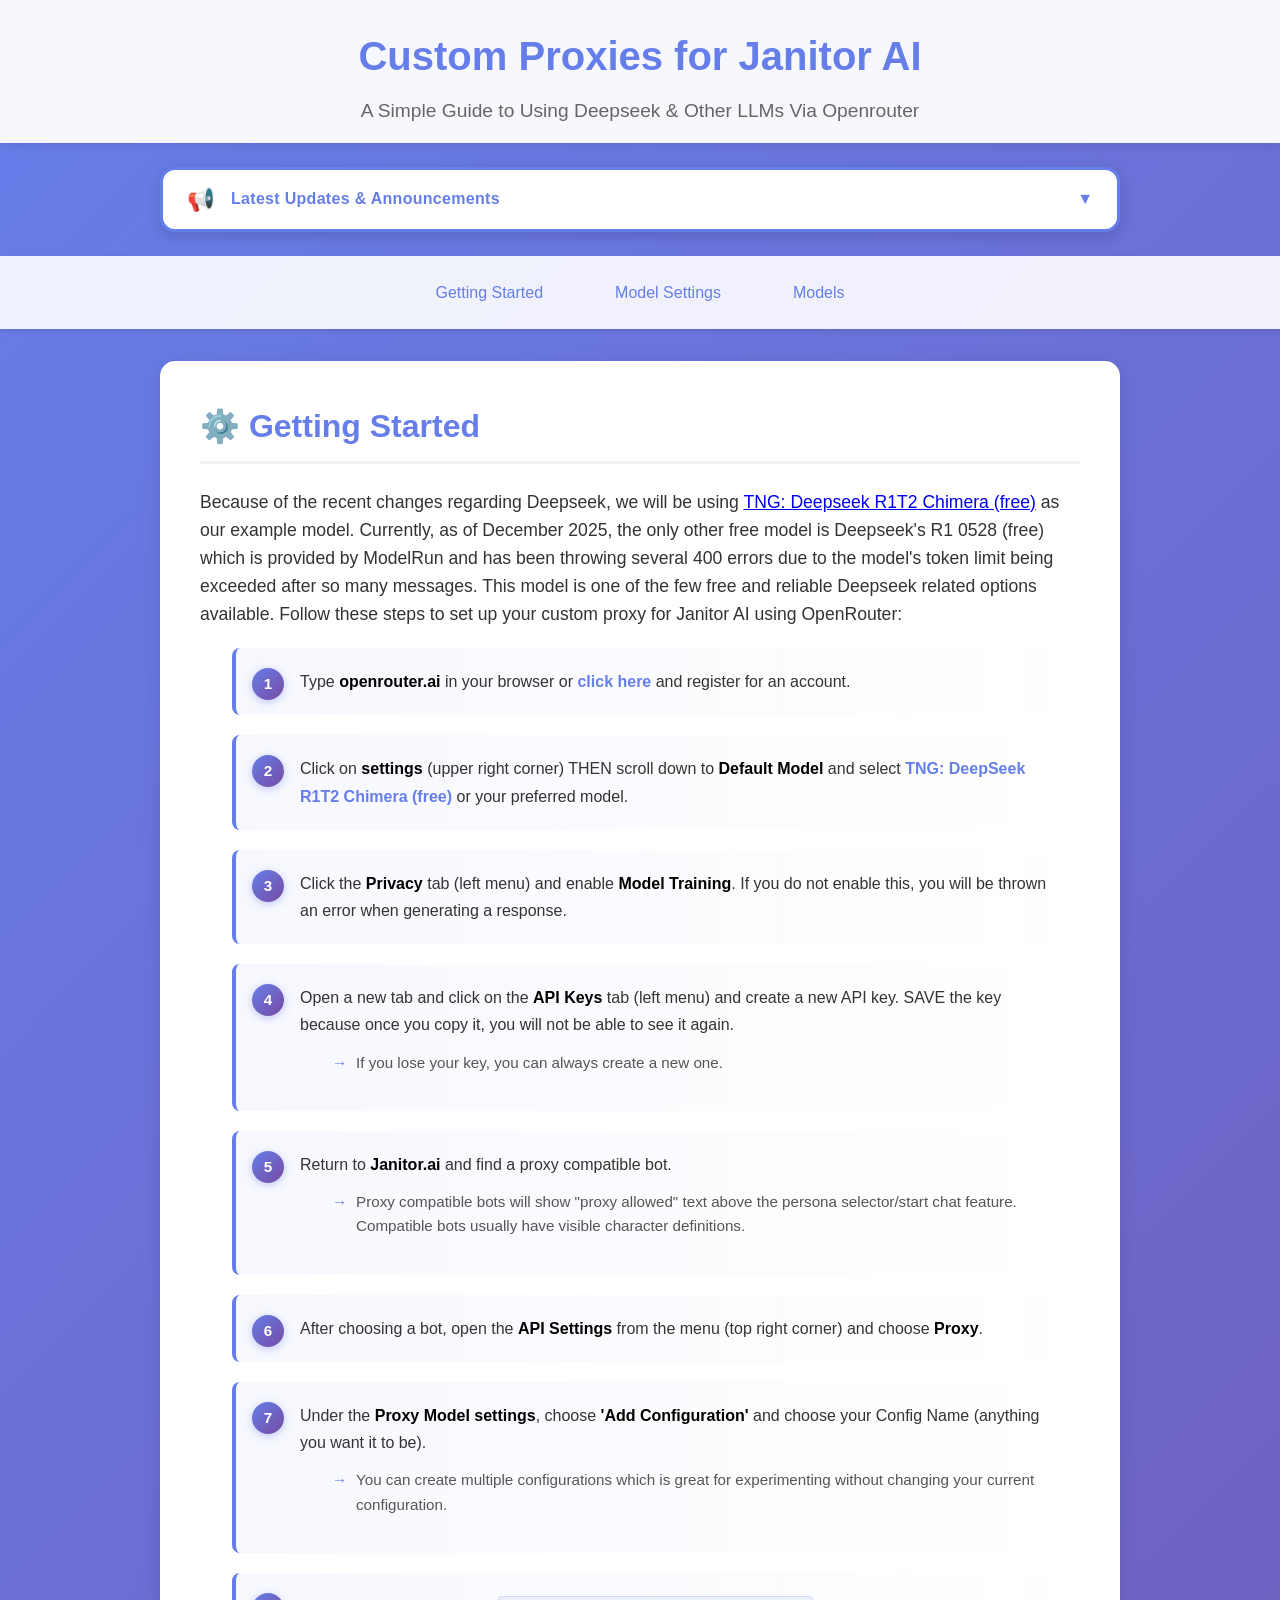
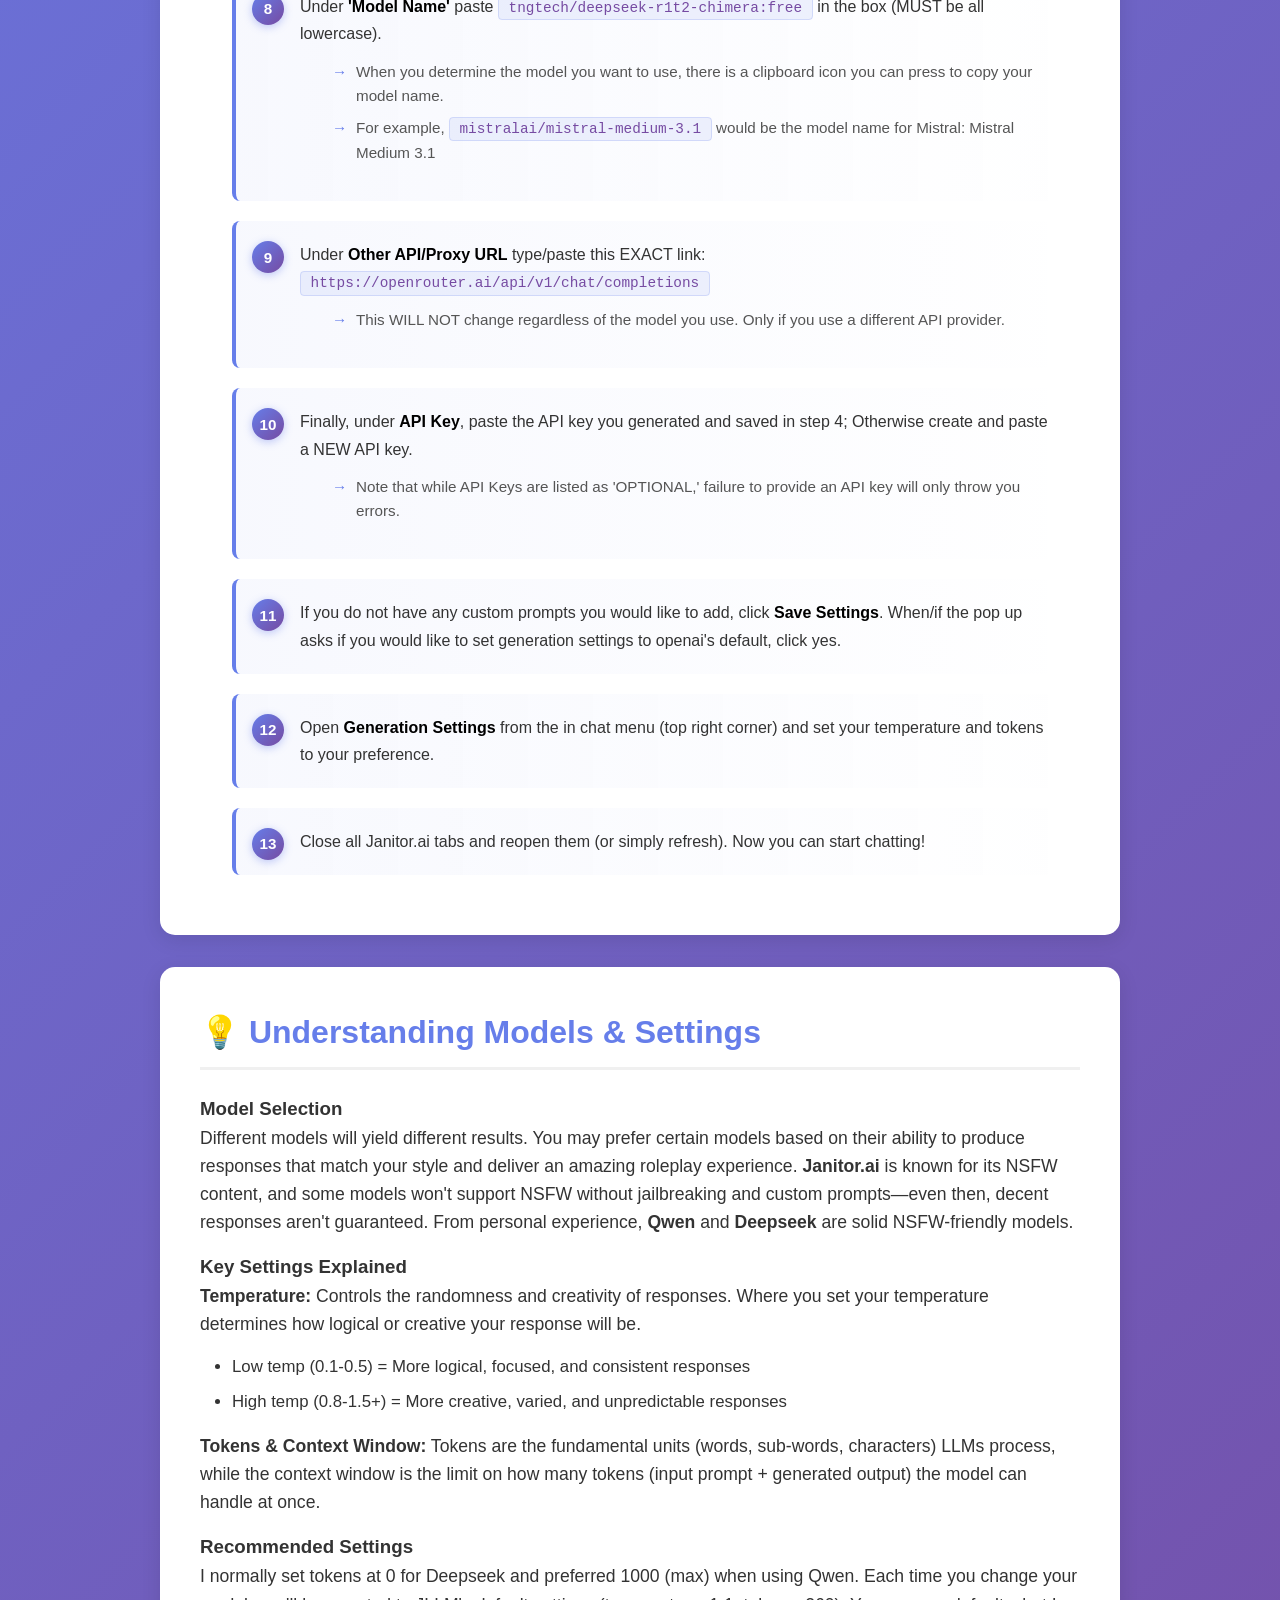
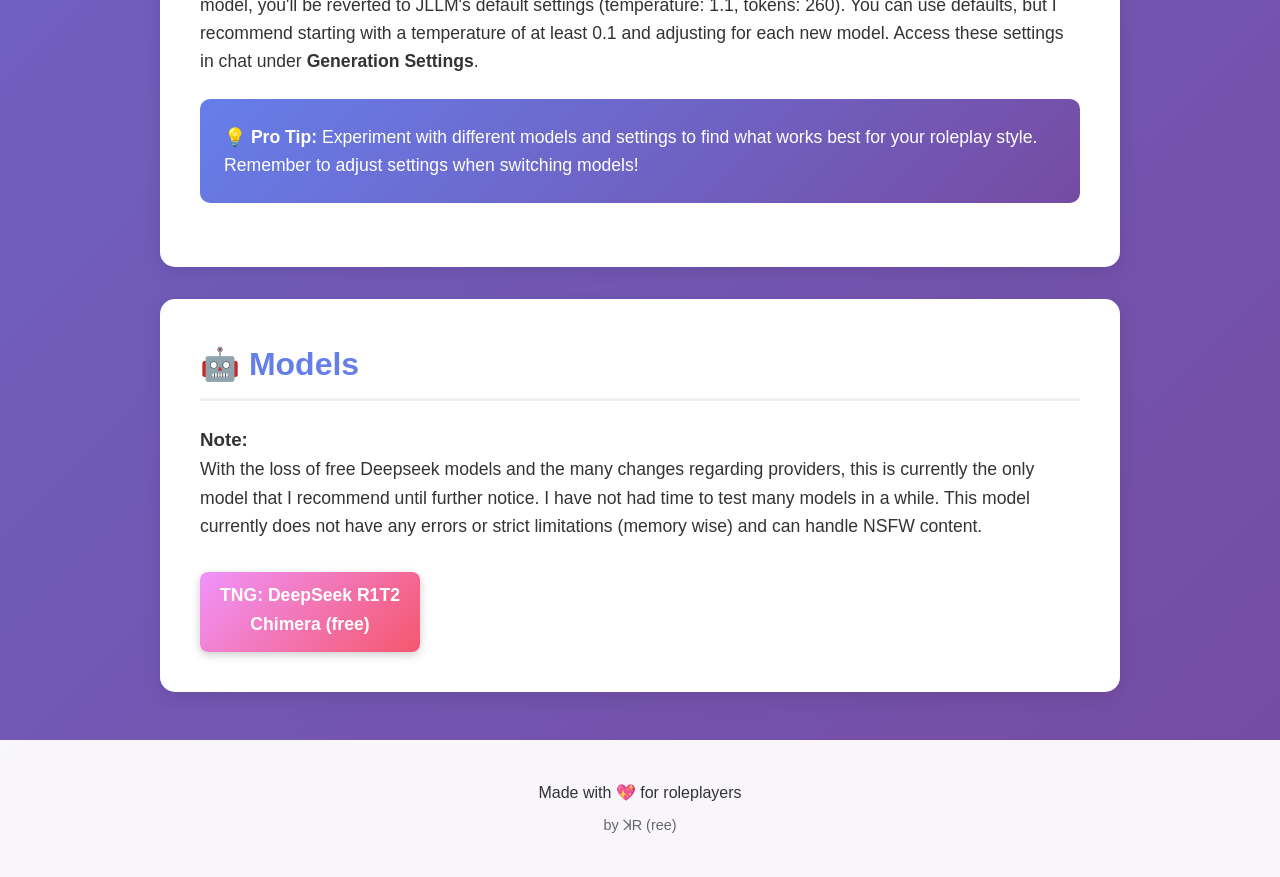
==== commit d3976cd5: "Fix HTML encoding issues in index.html Signed-off-by: ꓘR (ree) <malsalt0990@gmail.com>" ====
--- a/index.html
+++ b/index.html
@@ -135,7 +135,7 @@
         <section id="examples" class="card">
             <h2>🤖 Models</h2>
             <h3>Note:</h3>
-            <p>With the loss of free Deepseek models and the many changes regarding providers, this is currently the only model that I recommend until further notice. I have not had time to test many models in a while. This model currently does haev any errors or strict limitations (memory wise) and can handle NSFW content.</p>
+            <p>With the loss of free Deepseek models and the many changes regarding providers, this is currently the only model that I recommend until further notice. I have not had time to test many models in a while. This model currently does not have any errors or strict limitations (memory wise) and can handle NSFW content.</p>
             <div class="examples-grid">
                 <div class="example-box">
                         <a href="https://openrouter.ai/tngtech/deepseek-r1t2-chimera:free" target="_blank" style="text-decoration:none;color:inherit;">
@@ -172,3 +172,4 @@
 
 
 
+
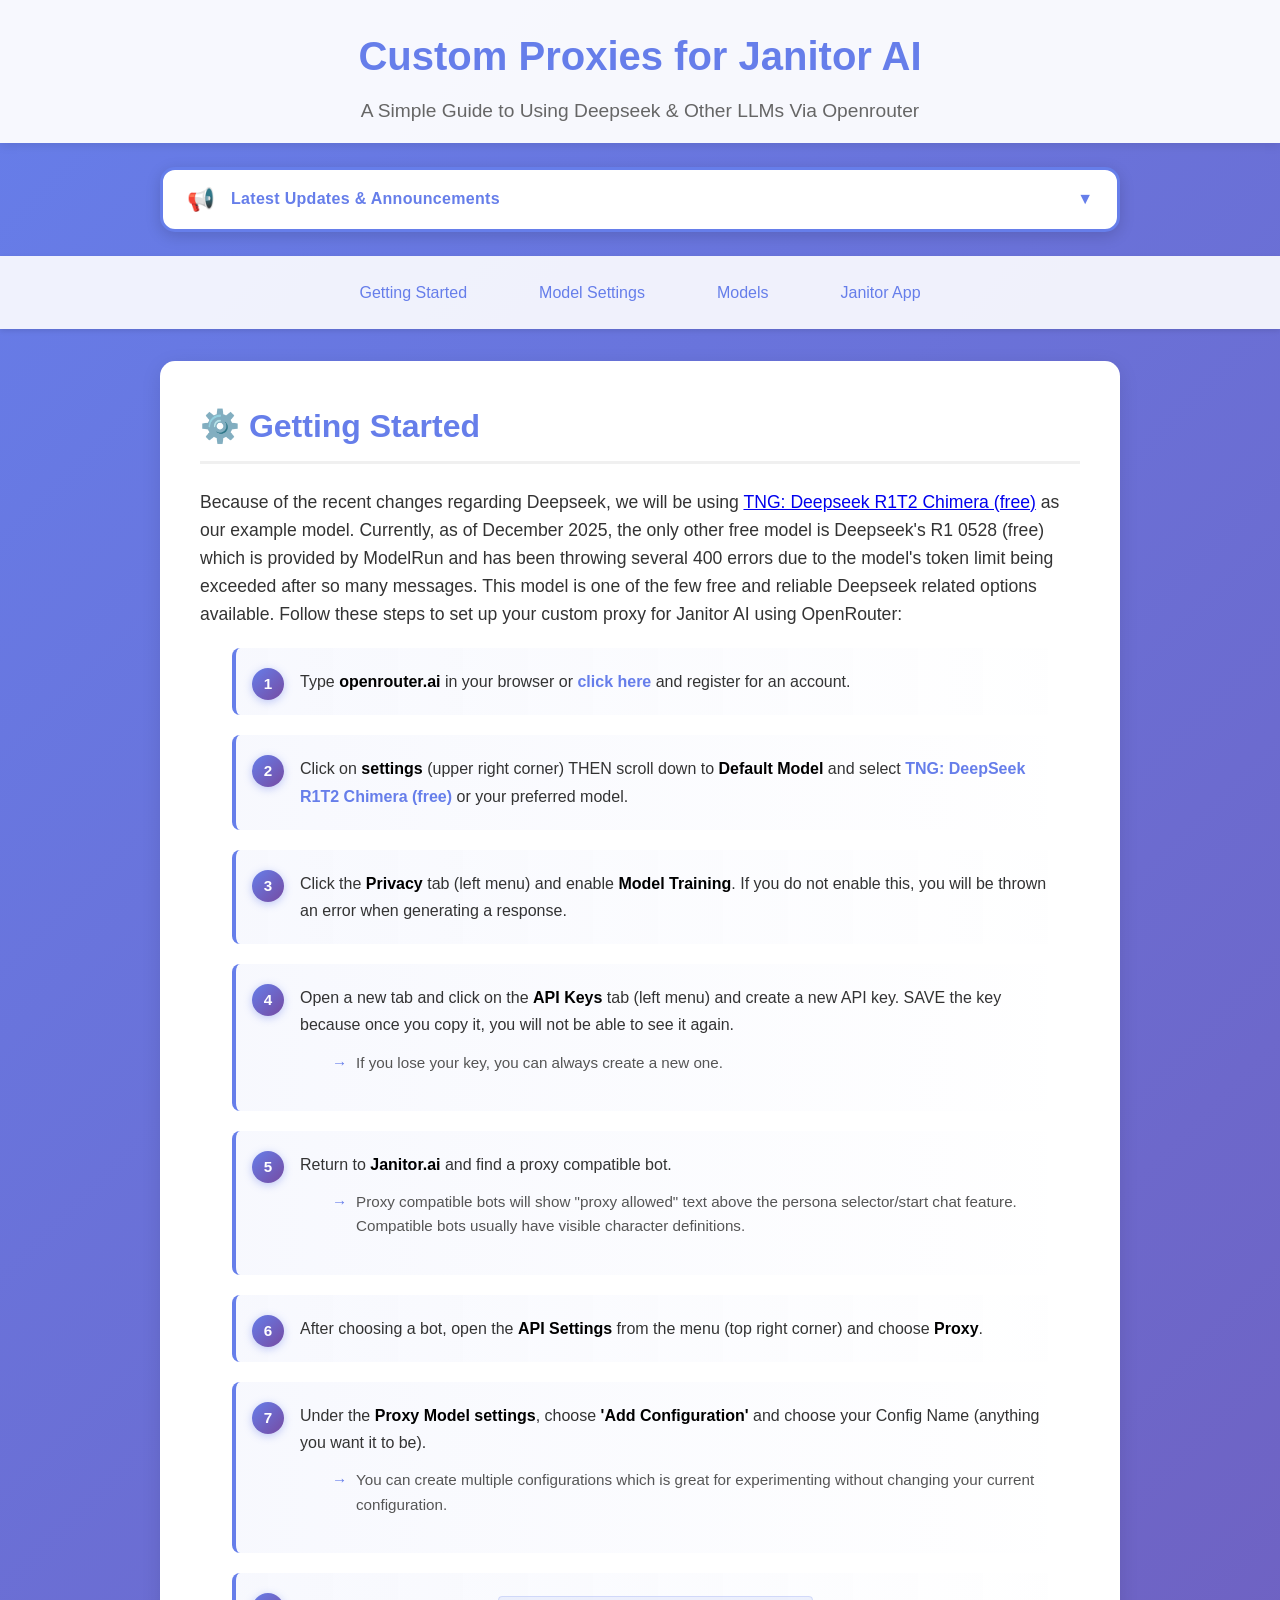
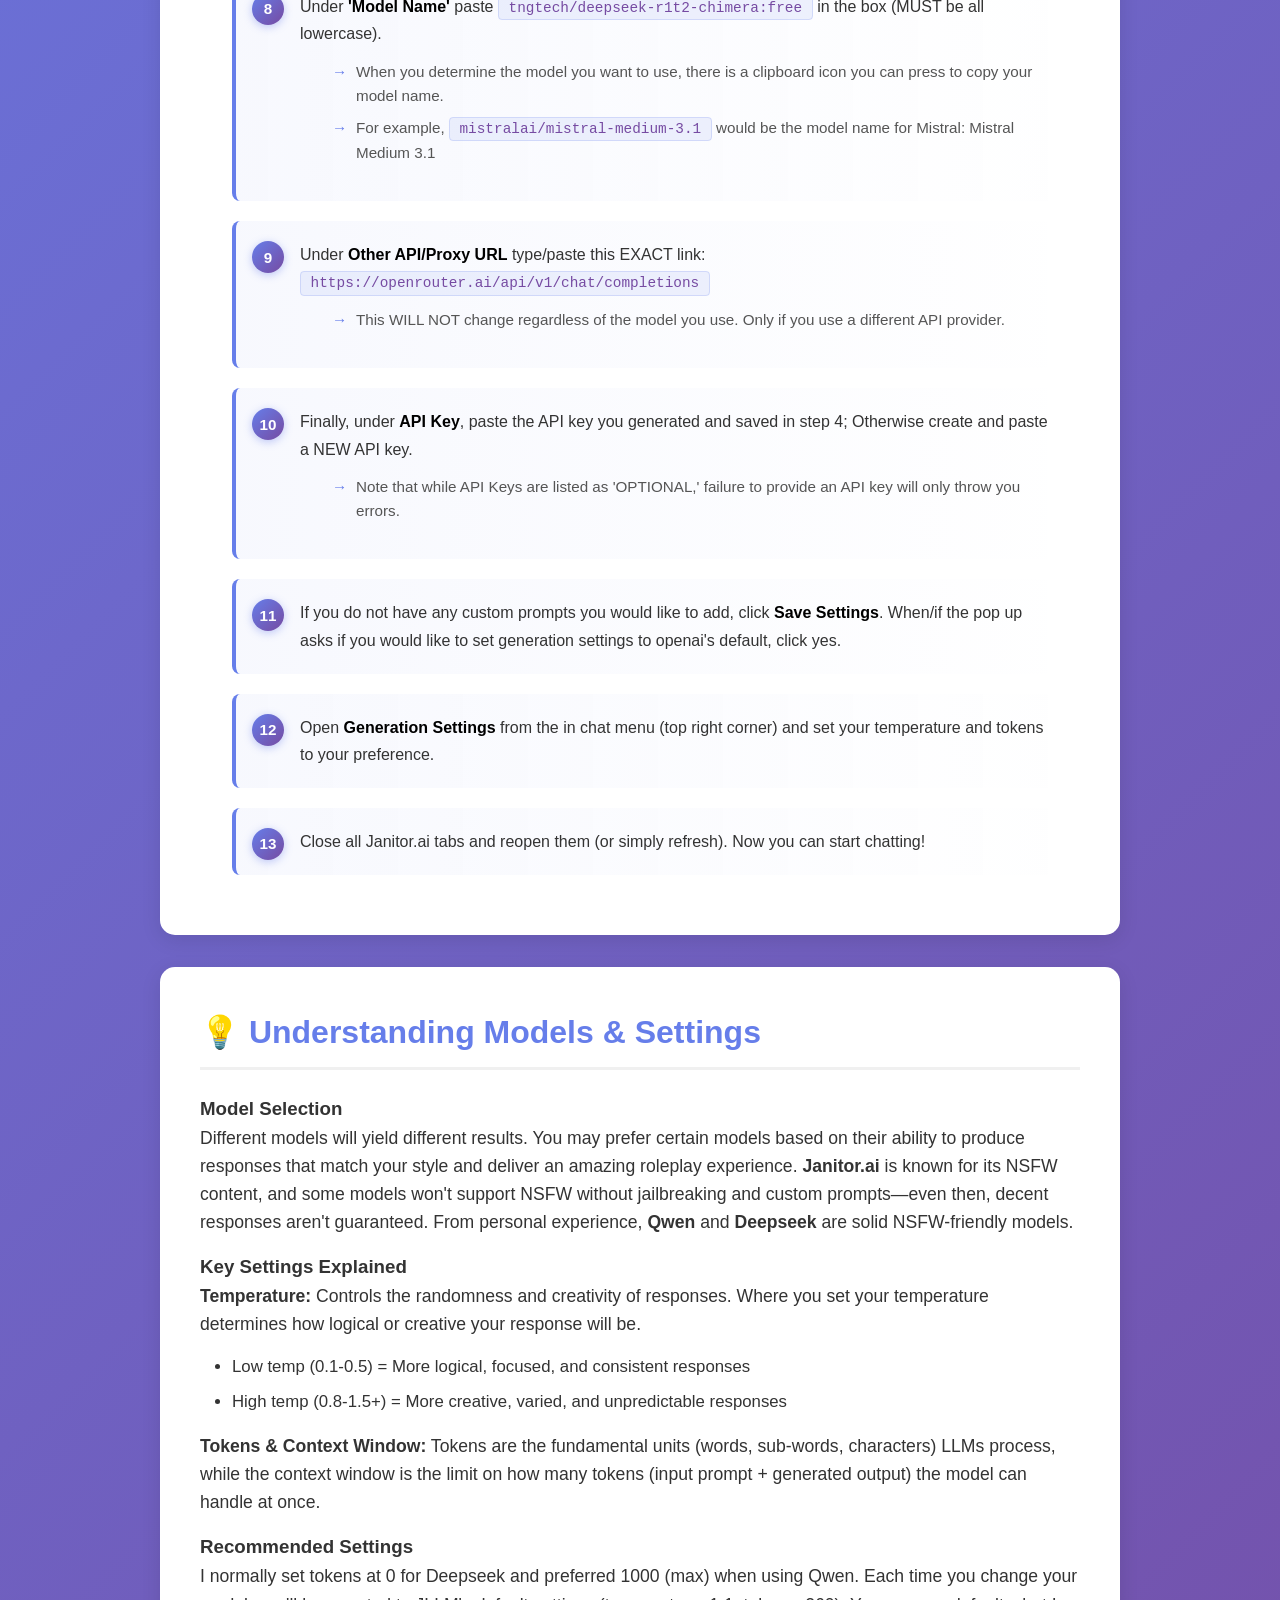
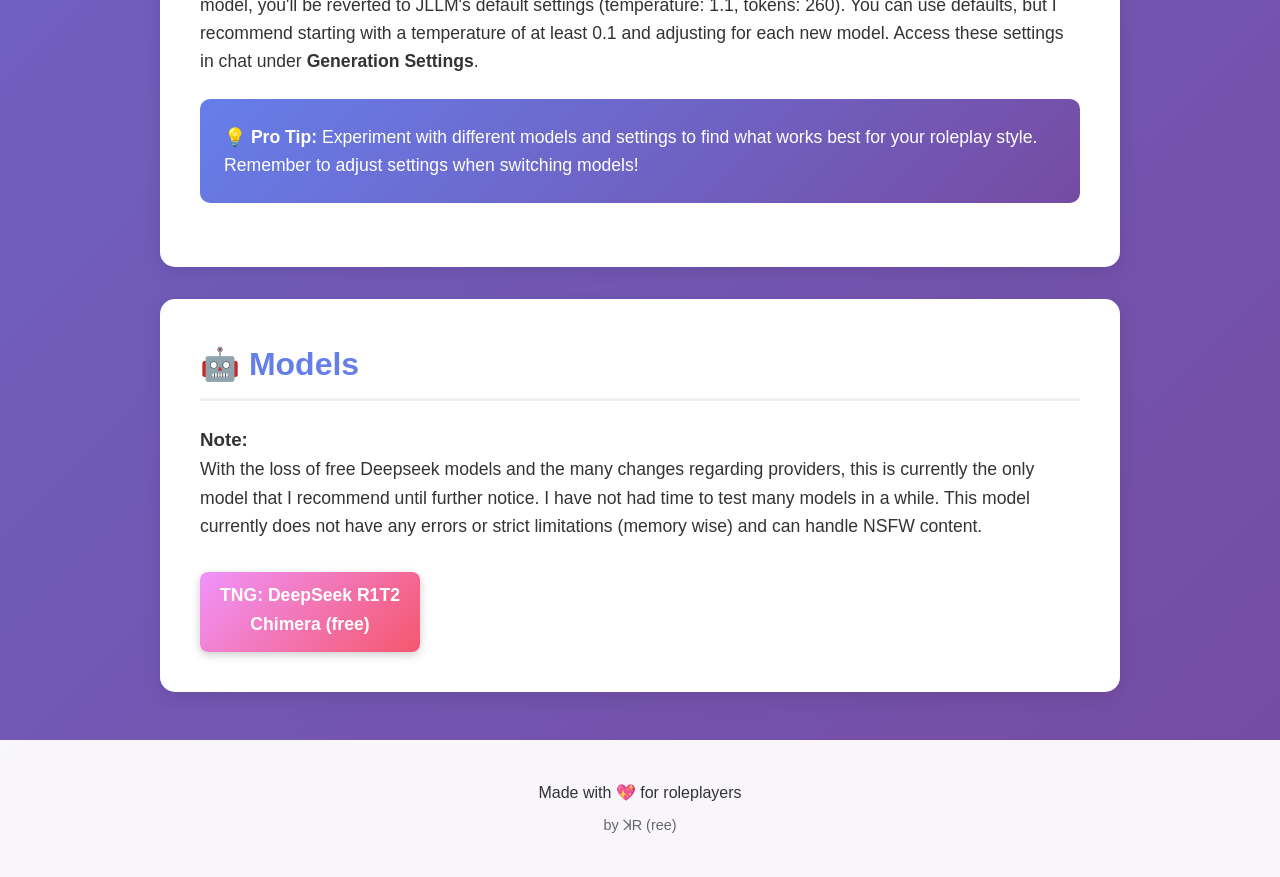
==== commit 1baf8371: "Add link to Janitor App Signed-off-by: ꓘR (ree) <malsalt0990@gmail.com>" ====
--- a/index.html
+++ b/index.html
@@ -45,6 +45,7 @@
             <a href="#what">Getting Started</a>
             <a href="#how">Model Settings</a>
             <a href="#examples">Models</a>
+            <a href="https://janitorai.com/app-download">Janitor App</a>
         </div>
     </nav>
 
@@ -173,3 +174,4 @@
 
 
 
+
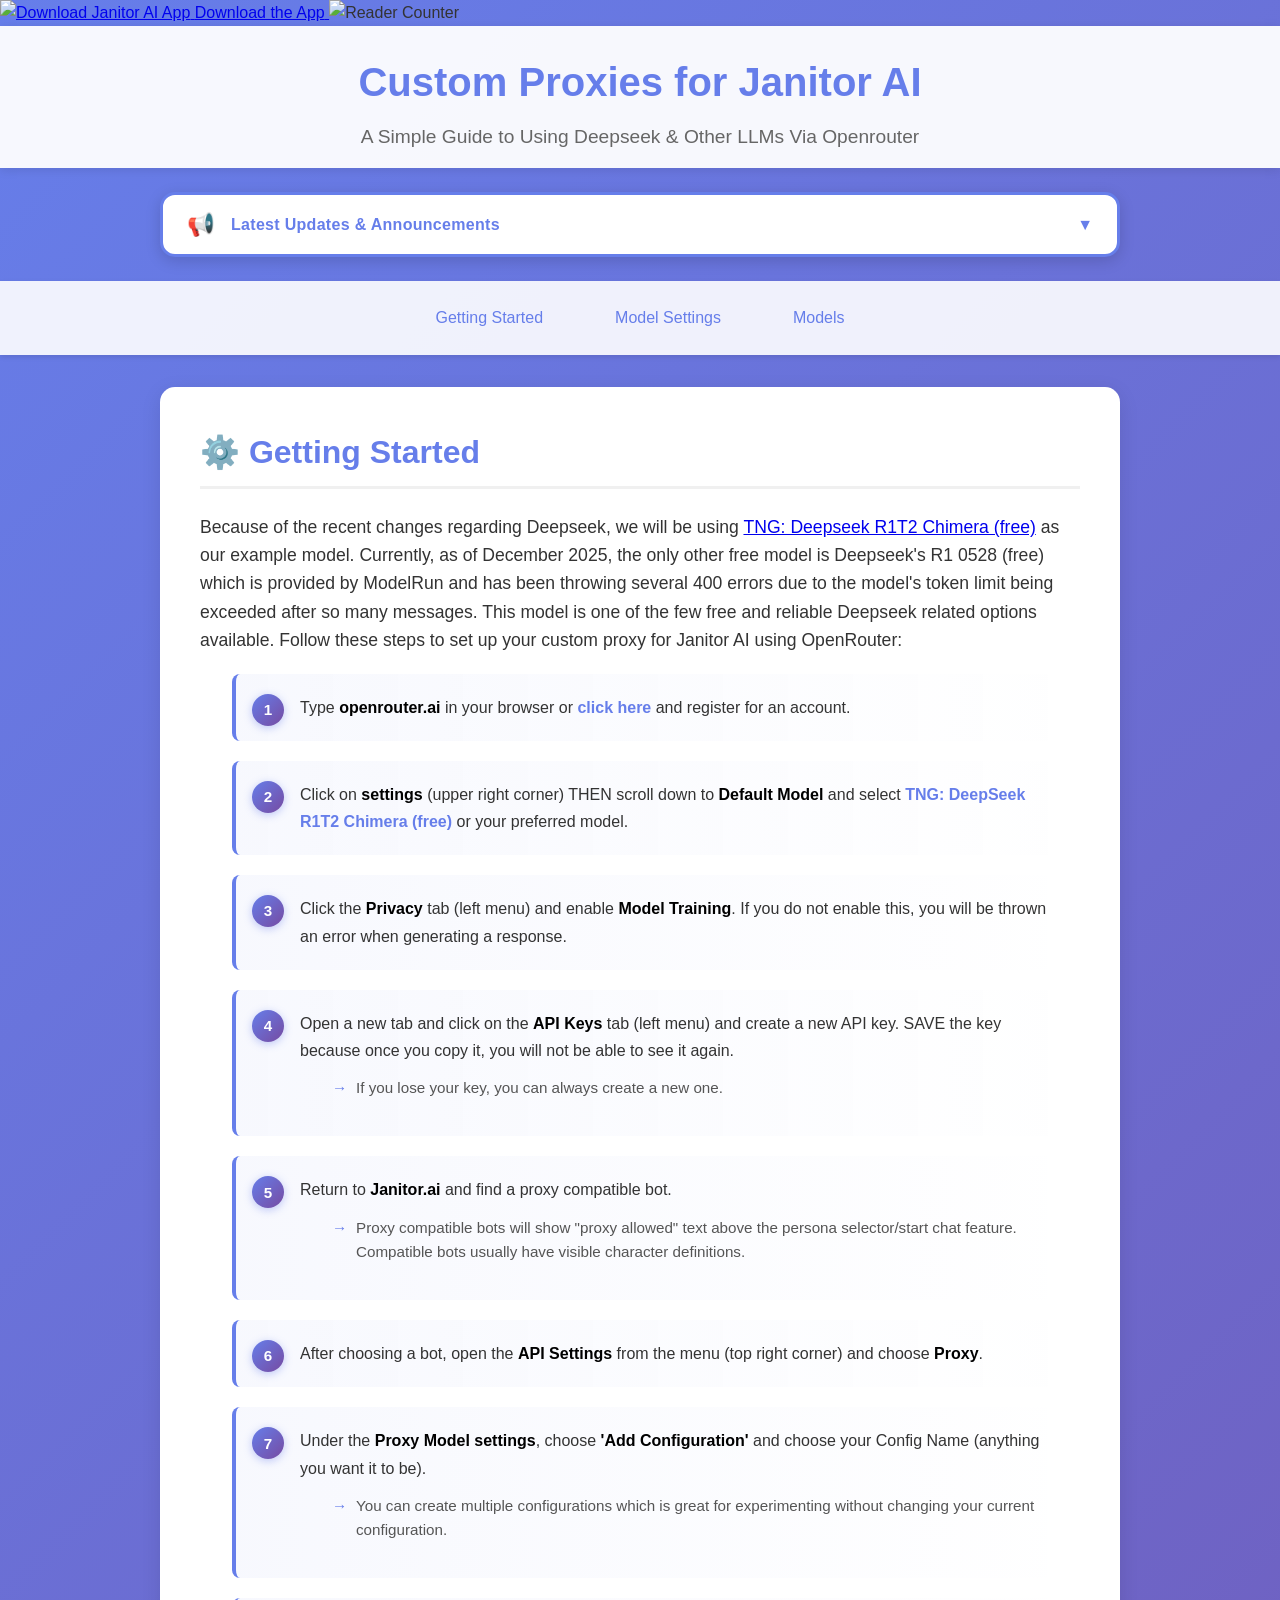
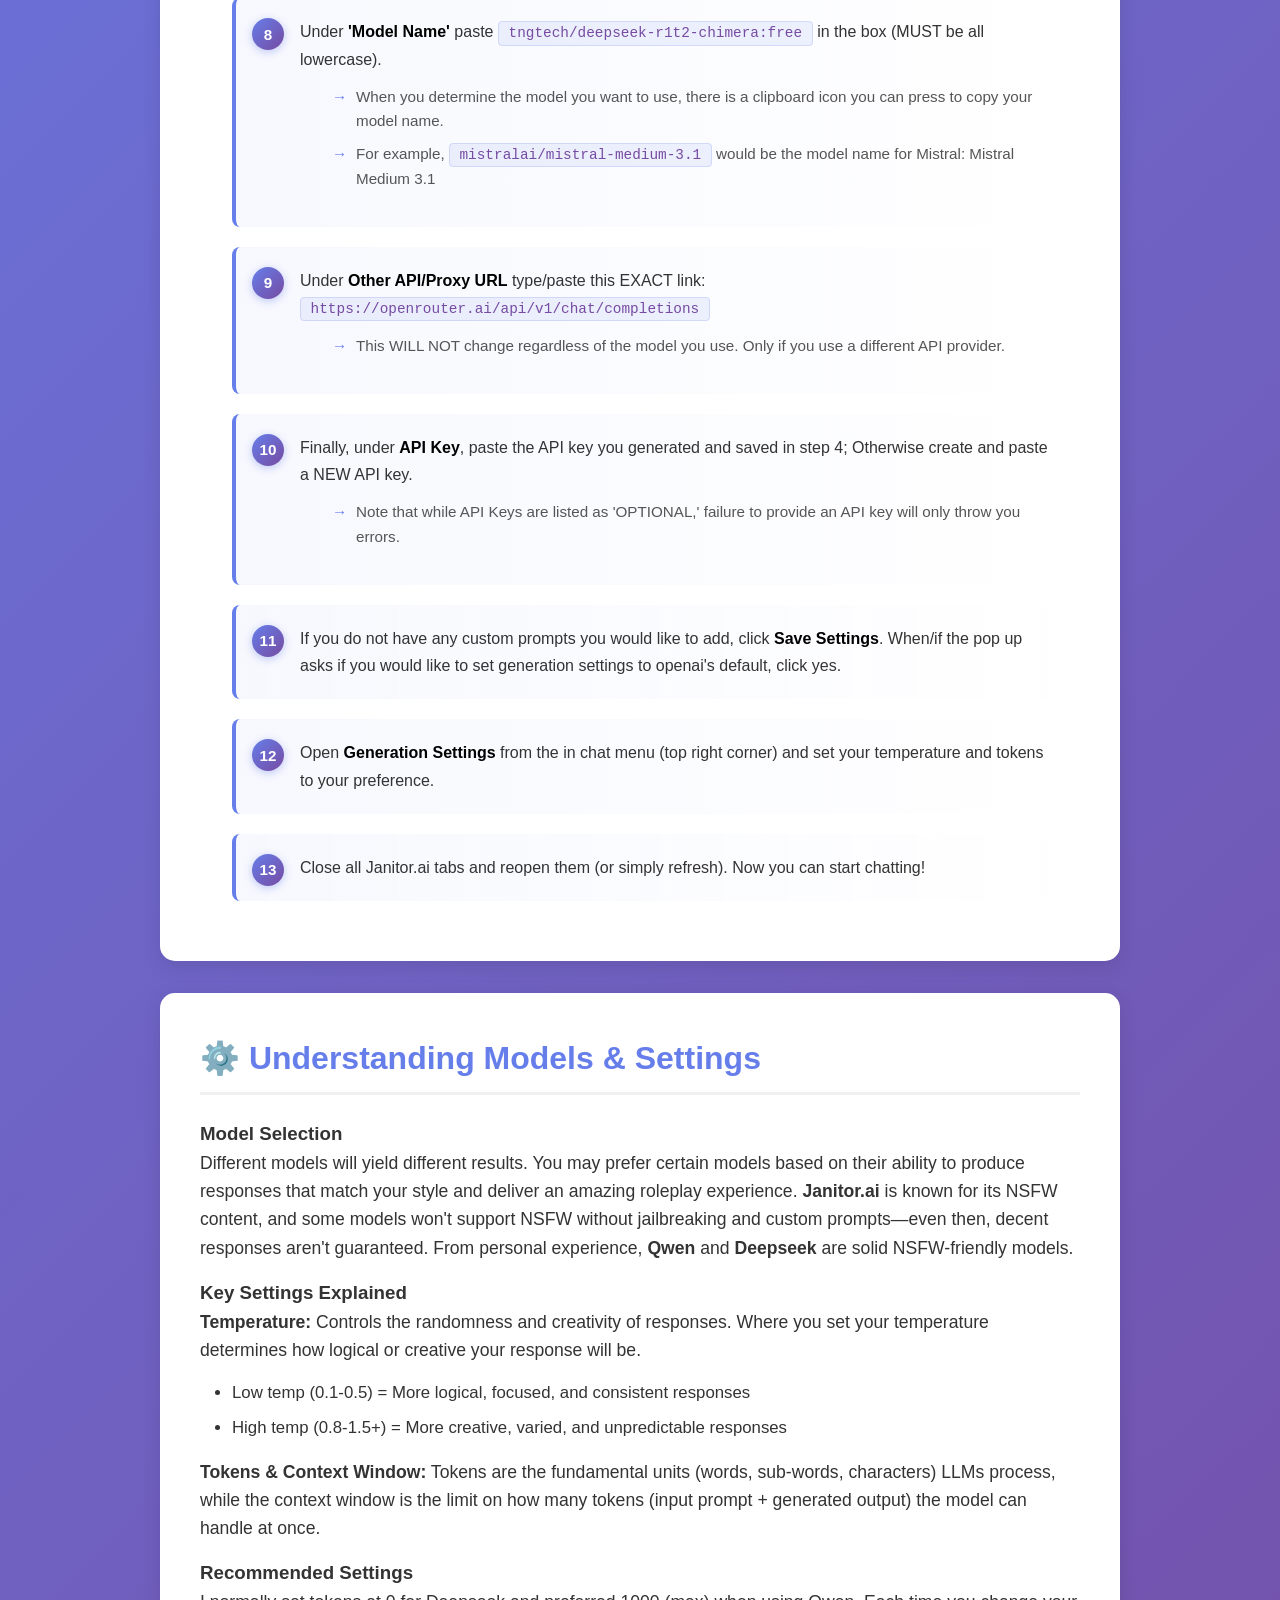
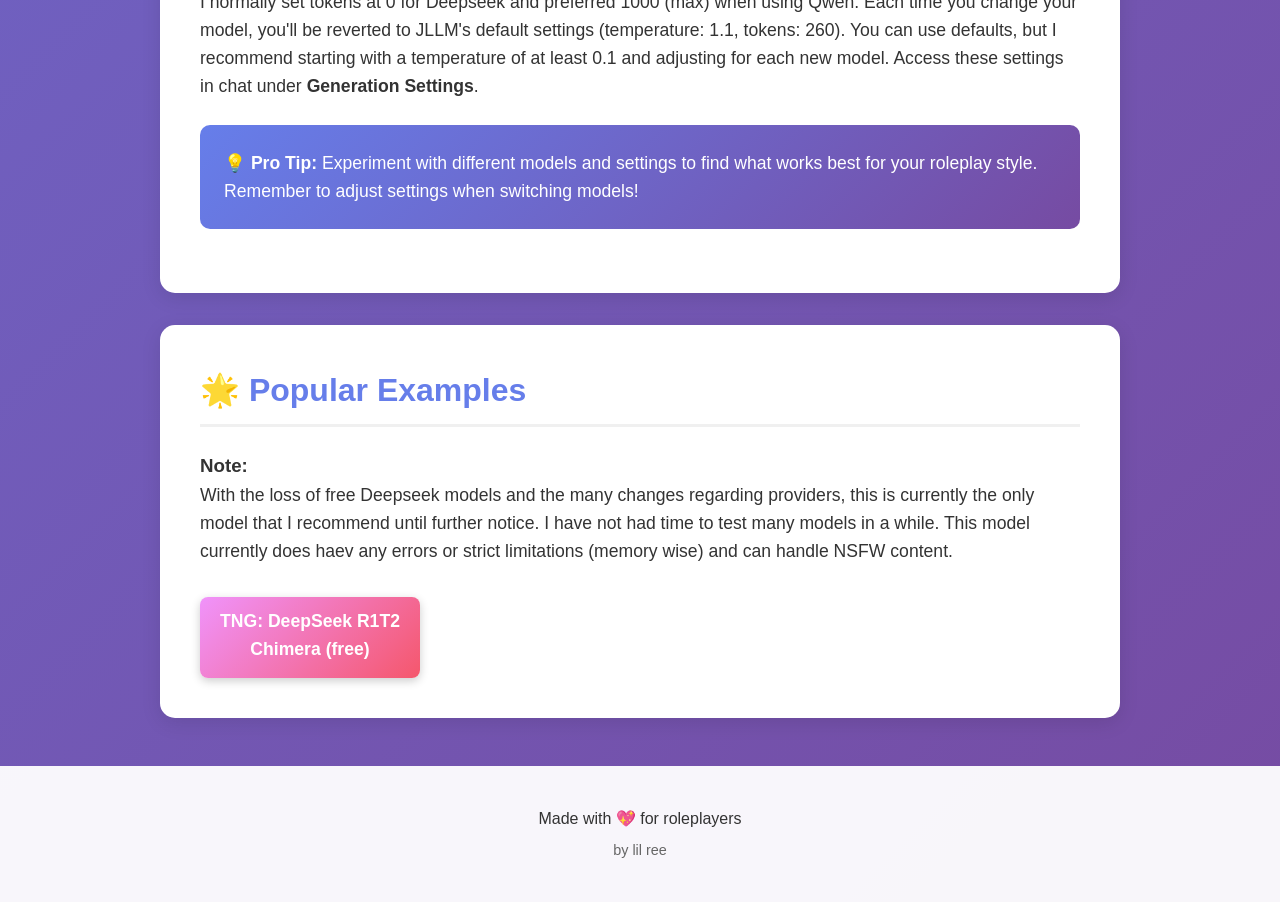
==== commit c2cde373: "Add app download widget and update footer Added app download widget and updated footer content.  Sig" ====
--- a/index.html
+++ b/index.html
@@ -7,6 +7,15 @@
     <link rel="stylesheet" href="css/style.css">
 </head>
 <body>
+    <!-- App Download + Reader Counter - Top Right Corner -->
+    <div class="app-download-widget">
+        <a class="app-download-button" href="https://janitorai.com/app-download" target="_blank" title="Download Janitor AI App">
+            <img src="images/janitor app logo.webp" alt="Download Janitor AI App" class="app-download-logo">
+            <span class="app-download-text">Download the App</span>
+        </a>
+        <img class="reader-counter" src="https://hitscounter.dev/api/hit?url=https%3A%2F%2Fcustom-proxy-for-janitorai.vercel.app%2F&label=Readers&icon=person-fill-check&color=%23de5c9d&message=&style=plastic&tz=EST" alt="Reader Counter">
+    </div>
+
     <header>
         <div class="container">
             <h1>Custom Proxies for Janitor AI</h1>
@@ -45,7 +54,6 @@
             <a href="#what">Getting Started</a>
             <a href="#how">Model Settings</a>
             <a href="#examples">Models</a>
-            <a href="https://janitorai.com/app-download">Janitor App</a>
         </div>
     </nav>
 
@@ -109,7 +117,7 @@
         </section>
 
         <section id="how" class="card">
-            <h2>💡 Understanding Models & Settings</h2>
+            <h2>⚙️ Understanding Models & Settings</h2>
             
             <h3>Model Selection</h3>
             <p>Different models will yield different results. You may prefer certain models based on their ability to produce responses that match your style and deliver an amazing roleplay experience. <strong>Janitor.ai</strong> is known for its NSFW content, and some models won't support NSFW without jailbreaking and custom prompts—even then, decent responses aren't guaranteed. From personal experience, <strong>Qwen</strong> and <strong>Deepseek</strong> are solid NSFW-friendly models.</p>
@@ -134,9 +142,9 @@
         </section>
 
         <section id="examples" class="card">
-            <h2>🤖 Models</h2>
+            <h2>🌟 Popular Examples</h2>
             <h3>Note:</h3>
-            <p>With the loss of free Deepseek models and the many changes regarding providers, this is currently the only model that I recommend until further notice. I have not had time to test many models in a while. This model currently does not have any errors or strict limitations (memory wise) and can handle NSFW content.</p>
+            <p>With the loss of free Deepseek models and the many changes regarding providers, this is currently the only model that I recommend until further notice. I have not had time to test many models in a while. This model currently does haev any errors or strict limitations (memory wise) and can handle NSFW content.</p>
             <div class="examples-grid">
                 <div class="example-box">
                         <a href="https://openrouter.ai/tngtech/deepseek-r1t2-chimera:free" target="_blank" style="text-decoration:none;color:inherit;">
@@ -150,7 +158,7 @@
     <footer>
         <div class="container">
             <p>Made with 💖 for roleplayers</p>
-            <p class="small">by ꓘR (ree)</p>
+            <p class="small">by lil ree</p>
         </div>
     </footer>
 
@@ -170,8 +178,3 @@
     </script>
 </body>
 </html>
-
-
-
-
-
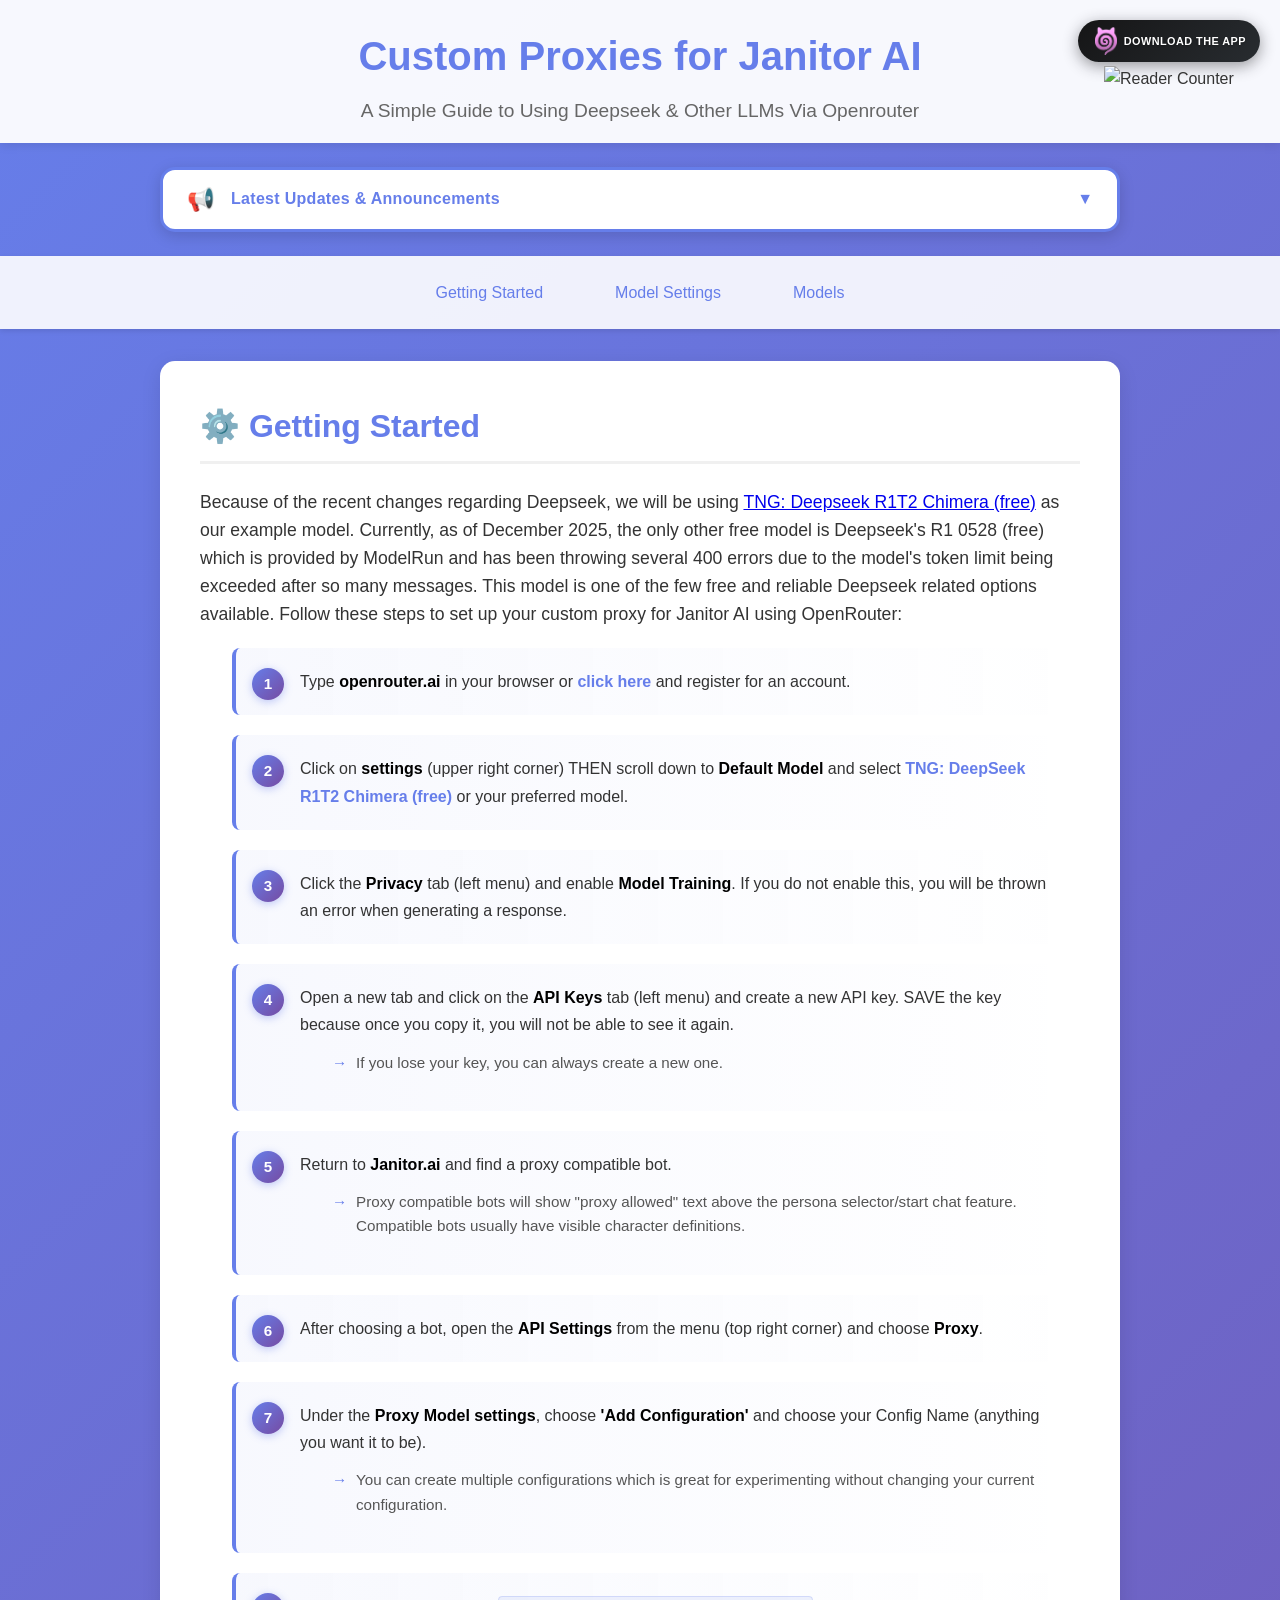
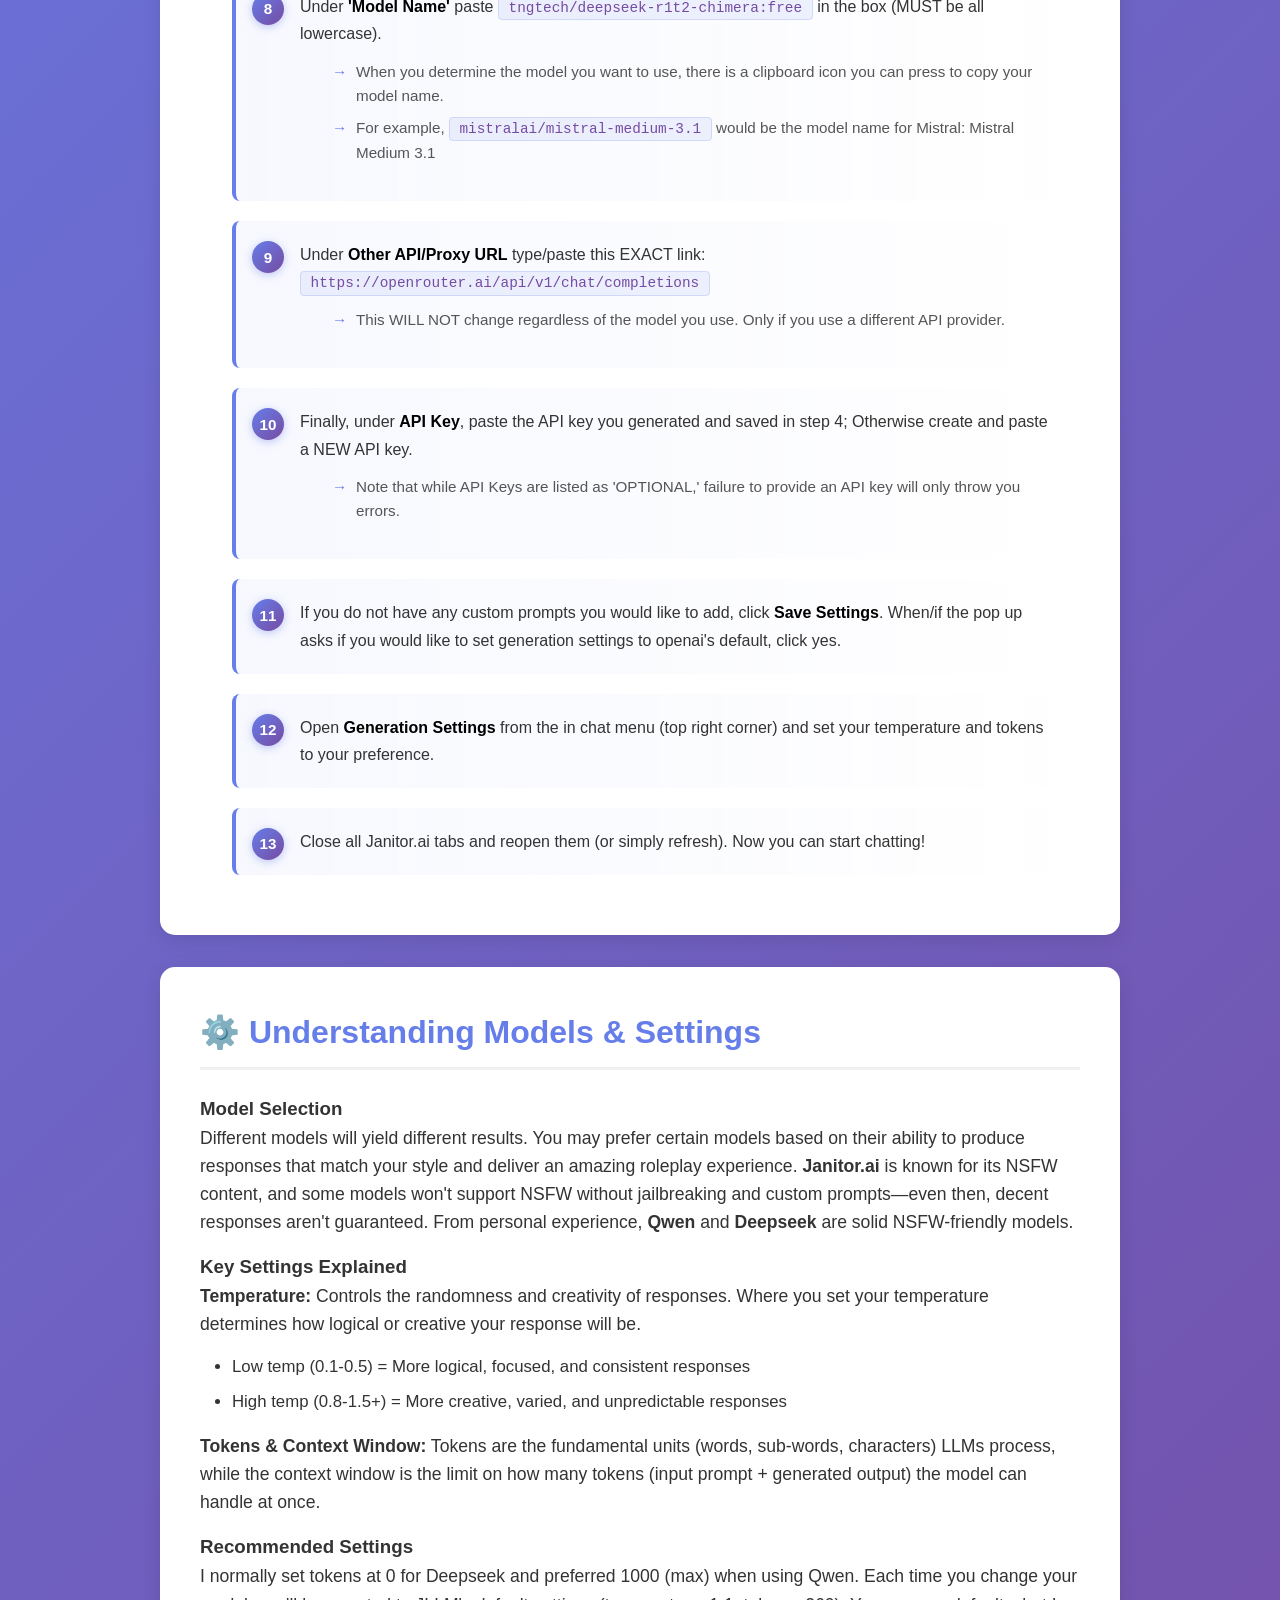
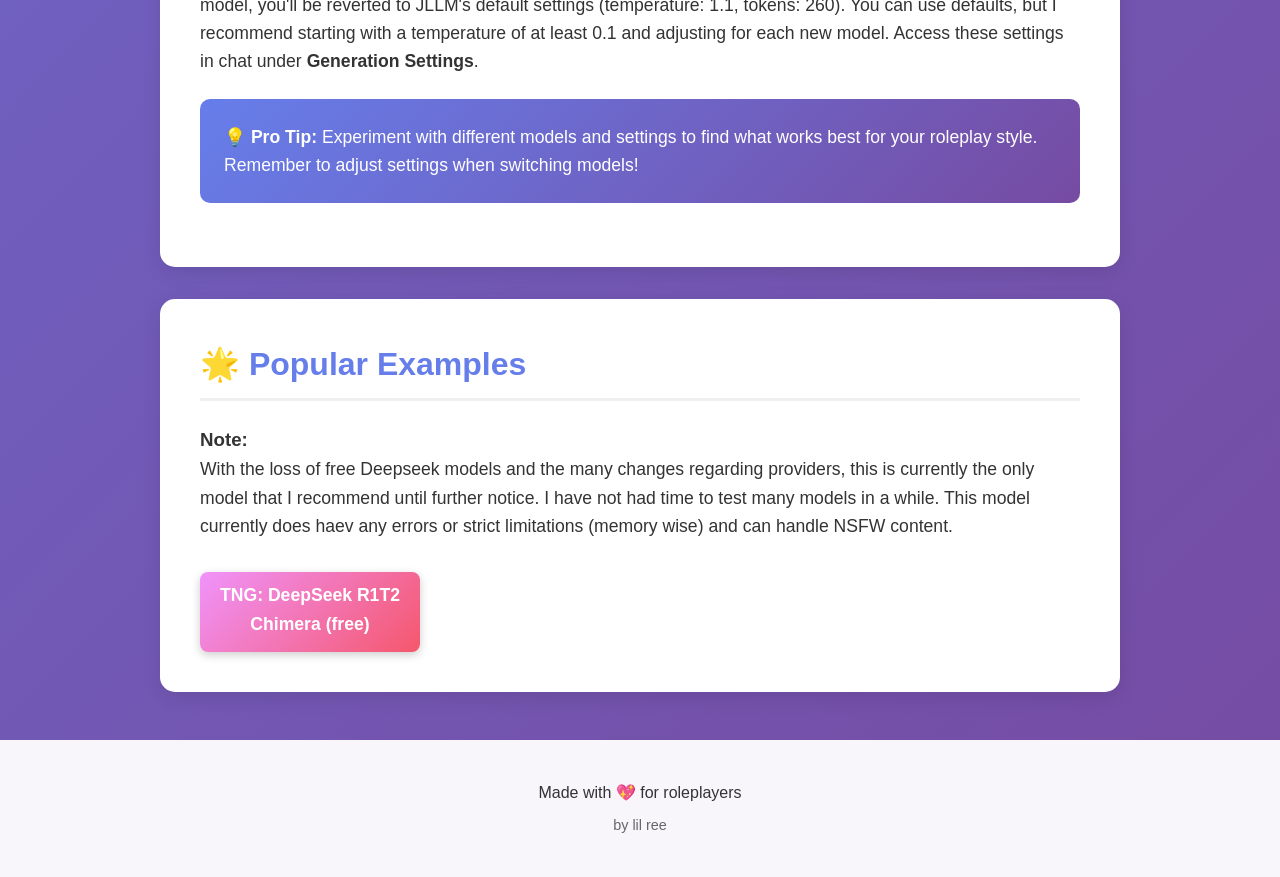
==== commit 1f144220: "Enhance SEO with meta tags in index.html Added meta description and robots tag for SEO optimization." ====
--- a/index.html
+++ b/index.html
@@ -3,6 +3,8 @@
 <head>
     <meta charset="UTF-8">
     <meta name="viewport" content="width=device-width, initial-scale=1.0">
+    <meta name="description" content="JAIProxy is an instructional guide on connecting AI APIs to JanitorAI including Deepseek models via Openrouter, Chutes, etc.">
+    <meta name="robots" content="index, follow">
     <title>Janitor AI Custom Proxies</title>
     <link rel="stylesheet" href="css/style.css">
 </head>
@@ -178,3 +180,4 @@
     </script>
 </body>
 </html>
+
--- a/css/style.css
+++ b/css/style.css
@@ -3,12 +3,18 @@
     justify-content: center;
     align-items: center;
     gap: 0.5rem;
+    flex-wrap: wrap;
 }
 
 * {
     margin: 0;
     padding: 0;
     box-sizing: border-box;
+}
+
+img {
+    max-width: 100%;
+    height: auto;
 }
 
 body {
@@ -17,12 +23,73 @@
     color: #333;
     background: linear-gradient(135deg, #667eea 0%, #764ba2 100%);
     min-height: 100vh;
+    overflow-x: hidden;
 }
 
 .container {
     max-width: 1000px;
     margin: 0 auto;
     padding: 0 20px;
+}
+
+.app-download-widget {
+    position: fixed;
+    top: 20px;
+    right: 20px;
+    z-index: 1000;
+    display: flex;
+    flex-direction: column;
+    align-items: center;
+    gap: 4px;
+}
+
+.app-download-button {
+    display: inline-flex;
+    align-items: center;
+    gap: 4px;
+    text-decoration: none;
+    color: #fff;
+    background: linear-gradient(135deg, #151516, #282c30);
+    border-radius: 999px;
+    padding: 7px 14px;
+    box-shadow: 0 4px 15px rgba(30, 32, 36, 0.45);
+    transition: transform 0.25s ease, box-shadow 0.25s ease;
+    animation: appPulse 2s infinite;
+}
+
+.app-download-button:hover {
+    transform: translateY(-3px);
+    box-shadow: 0 8px 25px rgba(27, 29, 32, 0.6);
+}
+
+.app-download-logo {
+    width: 28px;
+    height: 28px;
+    border-radius: 8px;
+    display: block;
+    object-fit: contain;
+    object-position: center;
+    background: transparent;
+    padding: 0;
+    flex-shrink: 0;
+}
+
+.app-download-text {
+    margin: 0;
+    font-size: 0.68rem;
+    font-weight: 700;
+    text-transform: uppercase;
+    letter-spacing: 0.45px;
+    text-shadow: 0 1px 2px rgba(0, 0, 0, 0.3);
+    line-height: 1;
+    white-space: nowrap;
+}
+
+.reader-counter {
+    max-width: 145px;
+    width: auto;
+    height: auto;
+    align-self: center;
 }
 
 
@@ -223,6 +290,7 @@
 .card p {
     margin-bottom: 1rem;
     font-size: 1.1rem;
+    overflow-wrap: anywhere;
 }
 
 .card ul, .card ol {
@@ -233,6 +301,7 @@
 .card li {
     margin: 0.5rem 0;
     font-size: 1.05rem;
+    overflow-wrap: anywhere;
 }
 
 
@@ -430,26 +499,209 @@
     }
 }
 
+@keyframes appPulse {
+    0%,
+    100% {
+        opacity: 1;
+    }
+    50% {
+        opacity: 0.9;
+    }
+}
+
+@media (max-width: 992px) {
+    header h1 {
+        font-size: 2.15rem;
+    }
+
+    .subtitle {
+        font-size: 1.05rem;
+    }
+
+    .card {
+        padding: 2rem;
+    }
+
+    .card h2 {
+        font-size: 1.75rem;
+    }
+
+    .card p,
+    .card li {
+        font-size: 1rem;
+    }
+}
+
 /* Responsive Design */
 @media (max-width: 768px) {
+    .container {
+        padding: 0 14px;
+    }
+
+    main {
+        padding: 1.4rem 0;
+    }
+
     header h1 {
-        font-size: 2rem;
+        font-size: 1.7rem;
+        line-height: 1.2;
     }
     
     .subtitle {
+        font-size: 0.95rem;
+        line-height: 1.45;
+    }
+
+    .updates-banner {
+        margin-top: 1rem;
+        margin-bottom: 1rem;
+    }
+
+    .updates-toggle {
+        padding: 0.85rem 1rem;
+        gap: 0.55rem;
+        font-size: 0.9rem;
+    }
+
+    .updates-toggle .icon {
+        font-size: 1.2rem;
+    }
+
+    .updates-toggle .text {
+        line-height: 1.3;
+    }
+
+    .update-item {
+        padding: 1.2rem;
+    }
+
+    .update-item h3 {
         font-size: 1rem;
+    }
+
+    .update-item p {
+        font-size: 0.88rem;
+    }
+
+    nav {
+        padding: 0.8rem 0;
+    }
+
+    nav .container {
+        gap: 0.35rem;
     }
     
     nav a {
-        display: block;
-        margin: 0.5rem 0;
+        display: inline-block;
+        margin: 0;
+        padding: 0.4rem 0.9rem;
+        font-size: 0.92rem;
     }
     
     .card {
-        padding: 1.5rem;
+        padding: 1.2rem;
+        margin: 1rem 0;
+    }
+
+    .card h2 {
+        font-size: 1.35rem;
+        margin-bottom: 1rem;
+    }
+
+    .card h3 {
+        font-size: 1.1rem;
+    }
+
+    .card p,
+    .card li {
+        font-size: 0.95rem;
+        line-height: 1.6;
+    }
+
+    .card ul,
+    .card ol {
+        margin-left: 1.1rem;
+    }
+
+    .highlight {
+        padding: 1rem;
+        font-size: 0.95rem;
+    }
+
+    .getting-started-steps > li {
+        padding: 1rem 1rem 1rem 3rem;
+        margin: 0.95rem 0;
+    }
+
+    .getting-started-steps > li::before {
+        width: 1.7rem;
+        height: 1.7rem;
+        left: 0.65rem;
+        top: 1rem;
+        font-size: 0.82rem;
+    }
+
+    .getting-started-steps code {
+        display: inline-block;
+        max-width: 100%;
+        white-space: normal;
+        word-break: break-word;
     }
     
     .examples-grid {
         grid-template-columns: 1fr;
-    }
-}
+        gap: 1rem;
+    }
+
+    .example-box {
+        min-width: 0;
+        max-width: none;
+        width: 100%;
+    }
+
+    .app-download-widget {
+        top: auto;
+        bottom: 14px;
+        right: 14px;
+        gap: 6px;
+    }
+
+    .app-download-button {
+        padding: 6px 12px;
+        gap: 7px;
+    }
+
+    .app-download-logo {
+        width: 26px;
+        height: 26px;
+    }
+
+    .app-download-text {
+        font-size: 0.62rem;
+    }
+
+    .reader-counter {
+        max-width: 130px;
+    }
+
+    footer {
+        margin-top: 2rem;
+        padding: 1.5rem 0;
+    }
+}
+
+@media (max-width: 420px) {
+    .app-download-text {
+        display: none;
+    }
+
+    .app-download-button {
+        padding: 7px;
+        border-radius: 50%;
+    }
+
+    .app-download-logo {
+        width: 28px;
+        height: 28px;
+    }
+}
